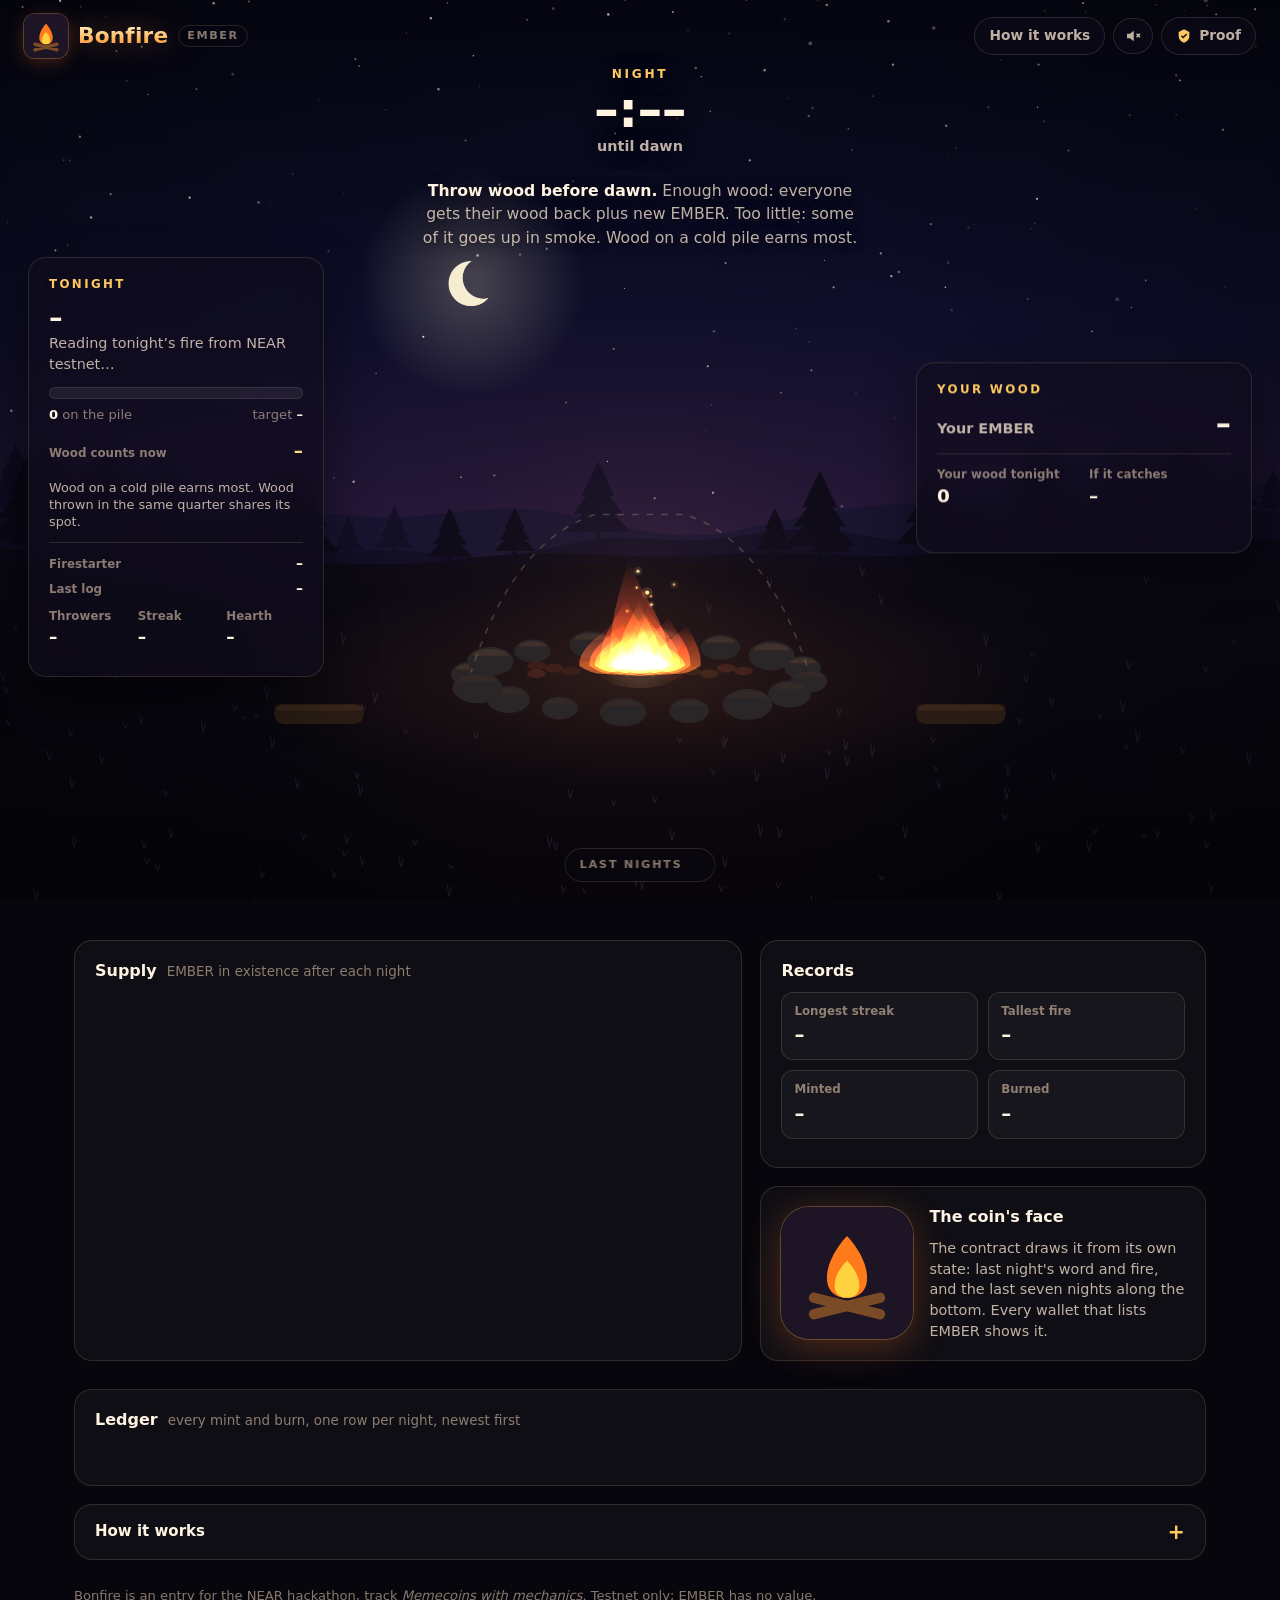
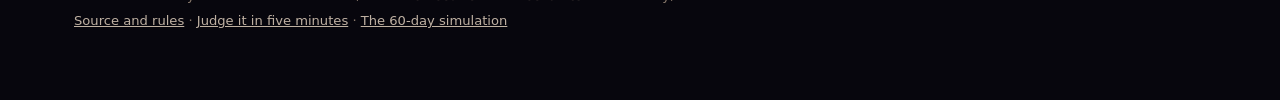
==== web/index.html @ 9be73fd1 "Page: a link preview image, and links to the source, JUDGE.md and the simulation" ====
<!DOCTYPE html>
<html lang="en">
<head>
<meta charset="utf-8">
<meta name="viewport" content="width=device-width, initial-scale=1, viewport-fit=cover">
<meta http-equiv="Content-Security-Policy" content="default-src 'self'; script-src 'self'; style-src 'self'; img-src 'self' data:; connect-src https://test.rpc.fastnear.com https://near-testnet.drpc.org; font-src 'self'; base-uri 'none'; form-action 'none'; object-src 'none'">
<title>Bonfire · EMBER</title>
<meta name="description" content="A memecoin whose holders build a bonfire together every night. Throw EMBER on the pile before dawn: enough wood and everyone gets it back plus new EMBER; too little and some of it goes up in smoke.">
<meta name="theme-color" content="#07060d">
<meta property="og:type" content="website">
<meta property="og:title" content="Bonfire · EMBER">
<meta property="og:description" content="Throw wood before dawn. Enough wood: everyone gets it back plus new EMBER. Too little: some of it goes up in smoke.">
<meta property="og:image" content="https://replaycourt.github.io/bonfire/web/og.jpg">
<meta property="og:image:width" content="1200">
<meta property="og:image:height" content="630">
<meta property="og:url" content="https://replaycourt.github.io/bonfire/web/">
<meta name="twitter:card" content="summary_large_image">
<meta name="twitter:title" content="Bonfire · EMBER">
<meta name="twitter:description" content="Throw wood before dawn. Enough wood: everyone gets it back plus new EMBER. Too little: some of it goes up in smoke.">
<meta name="twitter:image" content="https://replaycourt.github.io/bonfire/web/og.jpg">
<link rel="icon" href="favicon.svg" type="image/svg+xml">
<link rel="stylesheet" href="css/style.css">
</head>
<body>
<div id="mock-badge" class="mock-badge" hidden>Mock data · nothing here is on chain</div>

<header class="top">
  <a class="brand" href="./" aria-label="Bonfire home">
    <img id="coin-mini" class="coin-mini" src="favicon.svg" alt="">
    <span class="word">Bonfire</span><span class="ticker">EMBER</span>
  </a>
  <nav class="top-actions" aria-label="Page">
    <button id="btn-how" class="ghost" type="button">How it works</button>
    <button id="btn-sound" class="icon-btn" type="button" aria-pressed="false" aria-label="Sound is off"><span class="ico ico-sound off" aria-hidden="true"></span></button>
    <button id="btn-proof" class="ghost proof-btn" type="button"><span class="ico ico-proof" aria-hidden="true"></span><span>Proof</span></button>
  </nav>
</header>

<main>
  <section class="hero" id="hero">
    <div class="stage" id="stage">
      <canvas id="scene" role="img" aria-label="A bonfire at night"></canvas>
      <div class="sky-text">
        <div class="clock" id="clock" aria-live="off">
          <span class="night-label" id="night-label">Night</span>
          <b class="countdown" id="countdown">–:––</b>
          <span class="until" id="until">until dawn</span>
          <span class="quarters" id="quarters" role="img" aria-label="Quarters of the night"></span>
        </div>
        <p class="rules"><b>Throw wood before dawn.</b> <span>Enough wood: everyone gets their wood back plus new EMBER.</span> <span>Too little: some of it goes up in smoke.</span> <span>Wood on a cold pile earns most.</span></p>
      </div>
      <div id="banner" class="banner" role="status" hidden>
        <span class="banner-kicker" id="banner-kicker"></span>
        <b class="banner-title" id="banner-title"></b>
        <span class="banner-text" id="banner-text"></span>
        <span class="banner-names" id="banner-names"></span>
      </div>
      <div class="strip-row">
        <span class="strip-label">Last nights <b id="strip-word"></b></span>
        <ol class="strip" id="strip" aria-label="The last nights, oldest first"></ol>
      </div>
    </div>

    <aside class="card tonight" id="tonight" aria-labelledby="tonight-title">
      <h2 class="card-title" id="tonight-title">Tonight</h2>
      <div class="need">
        <b id="need-big">–</b>
        <span id="need-small">Reading tonight’s fire from NEAR testnet…</span>
      </div>
      <div class="meter" id="meter" role="progressbar" aria-valuemin="0" aria-valuemax="100" aria-valuenow="0" aria-label="Pile against tonight's target">
        <div class="meter-fill" id="meter-fill"></div>
        <div class="meter-goal"></div>
      </div>
      <div class="meter-legend"><span><b id="pile-num">0</b> on the pile</span><span>target <b id="target-num">–</b></span></div>
      <div class="windows-head"><span>Wood counts now</span><b id="early">–</b></div>
      <div class="windows" id="windows" aria-label="Wood per quarter of the night"></div>
      <p class="windows-rule">Wood on a cold pile earns most. Wood thrown in the same quarter shares its spot.</p>
      <p class="fine" id="window-closes"></p>
      <dl class="names">
        <div><dt>Firestarter</dt><dd id="firestarter">–</dd></div>
        <div><dt>Last log</dt><dd id="last-log">–</dd></div>
      </dl>
      <dl class="facts">
        <div><dt>Throwers</dt><dd id="throwers">–</dd></div>
        <div><dt>Streak</dt><dd id="streak">–</dd></div>
        <div><dt>Hearth</dt><dd id="hearth">–</dd></div>
      </dl>
      <p class="fine" id="kindling-left"></p>
    </aside>

    <aside class="card you" id="you" aria-labelledby="you-title">
      <h2 class="card-title" id="you-title">Your wood</h2>
      <div class="balance"><span class="label">Your EMBER</span><b id="balance">–</b></div>
      <div class="ready" id="ready" hidden>
        <div><b id="ready-amount"></b> <span id="ready-text"></span></div>
        <button id="btn-collect" class="collect" type="button">Collect</button>
      </div>
      <button id="btn-kindle" class="kindle" type="button" hidden>
        <span class="btn-title">Get kindling</span>
        <span class="btn-sub" id="kindle-sub">free EMBER from the hearth, once</span>
      </button>
      <div class="throw-row" id="throw-row" role="group" aria-label="Throw wood"></div>
      <p class="throw-hint" id="throw-hint"></p>
      <div class="mine" id="mine">
        <div><span>Your wood tonight</span><b id="my-wood">0</b></div>
        <div><span>If it catches</span><b id="my-share">–</b></div>
      </div>
      <p class="note" id="note" hidden></p>
      <p class="status" id="status" aria-live="polite"></p>
    </aside>
  </section>

  <section class="story" id="story" aria-label="The story so far">
    <div class="card chart-card">
      <div class="card-head"><h2>Supply</h2><span class="sub">EMBER in existence after each night</span></div>
      <div class="chart" id="chart"></div>
    </div>
    <div class="side-cards">
      <div class="card records">
        <h2>Records</h2>
        <div class="tiles">
          <div class="tile"><span>Longest streak</span><b id="rec-streak">–</b></div>
          <div class="tile"><span>Tallest fire</span><b id="rec-tallest">–</b></div>
          <div class="tile"><span>Minted</span><b id="rec-minted">–</b></div>
          <div class="tile"><span>Burned</span><b id="rec-burned">–</b></div>
        </div>
        <p class="tally" id="tally"></p>
      </div>
      <div class="card face">
        <img id="coin-face" class="coin-face" src="favicon.svg" alt="The EMBER icon">
        <div>
          <h2>The coin's face</h2>
          <p>The contract draws it from its own state: last night's word and fire, and the last seven nights along the bottom. Every wallet that lists EMBER shows it.</p>
        </div>
      </div>
    </div>
  </section>

  <section class="ledger-section" id="ledger-section" aria-labelledby="ledger-title">
    <div class="card ledger-card">
      <div class="card-head"><h2 id="ledger-title">Ledger</h2><span class="sub">every mint and burn, one row per night, newest first</span></div>
      <p class="ledger-check" id="ledger-check"></p>
      <div class="ledger-host" id="ledger"></div>
      <div class="ledger-foot">
        <button id="btn-older" class="ghost" type="button" hidden>Show older nights</button>
        <span class="muted" id="ledger-count"></span>
      </div>
      <p class="ledger-events" id="ledger-events"></p>
    </div>
  </section>

  <section class="how" id="how-section">
    <details id="how">
      <summary>How it works</summary>
      <div id="how-body"><p class="muted">Reading the rules from the contract…</p></div>
    </details>
  </section>

  <footer class="foot">
    <span>Bonfire is an entry for the NEAR hackathon, track <i>Memecoins with mechanics</i>. Testnet only; EMBER has no value.</span>
    <span><a href="https://github.com/replaycourt/bonfire">Source and rules</a> · <a href="https://github.com/replaycourt/bonfire/blob/main/JUDGE.md">Judge it in five minutes</a> · <a href="https://github.com/replaycourt/bonfire/blob/main/docs/SIMULATION.md">The 60-day simulation</a></span>
  </footer>
</main>

<div id="toast" class="toast" role="status" hidden></div>

<div id="drawer-backdrop" class="drawer-backdrop" hidden></div>
<aside id="drawer" class="drawer" role="dialog" aria-modal="true" aria-labelledby="drawer-title" hidden>
  <div class="drawer-head"><h2 id="drawer-title">Proof</h2><button class="close" id="drawer-close" type="button" aria-label="Close">×</button></div>
  <div class="drawer-body" id="drawer-body"></div>
</aside>

<script type="module" src="js/main.js"></script>
</body>
</html>
---- web/css/style.css ----
:root {
  --night: #07060d;
  --ink-1: #fff3e2;
  --ink-2: rgba(255, 236, 214, 0.74);
  --ink-3: rgba(255, 226, 196, 0.52);
  --amber: #ffc861;
  --flame: #ff8a2a;
  --ember: #e8552a;
  --smoke: #a9a5b8;
  --good: #ffd88a;
  --bad: #ff8f7a;
  --glass: rgba(17, 12, 28, 0.68);
  --glass-strong: rgba(19, 14, 30, 0.9);
  --line: rgba(255, 214, 160, 0.14);
  --radius: 18px;
  --font: ui-rounded, "SF Pro Rounded", "Nunito", "Avenir Next", "Segoe UI", system-ui, sans-serif;
  --mono: ui-monospace, "SF Mono", SFMono-Regular, Menlo, Consolas, monospace;
  color-scheme: dark;
}

* { box-sizing: border-box; }
html { background: var(--night); }
body { margin: 0; min-height: 100%; background: var(--night); color: var(--ink-1); font: 15px/1.45 var(--font); -webkit-font-smoothing: antialiased; -webkit-tap-highlight-color: transparent; }
button { font: inherit; color: inherit; cursor: pointer; }
button:disabled { cursor: default; }
a { color: var(--amber); }
h2 { margin: 0; font-size: 1rem; }
code, pre { font-family: var(--mono); }
[hidden] { display: none !important; }
.sr-only { position: absolute; width: 1px; height: 1px; overflow: hidden; clip: rect(0 0 0 0); white-space: nowrap; }
.muted { color: var(--ink-3); }
.fine { font-size: 0.8rem; color: var(--ink-3); margin: 0; }
.good { color: var(--good); }
.bad { color: var(--bad); }
:focus-visible { outline: 2px solid var(--amber); outline-offset: 2px; border-radius: 8px; }

/* ---- icons (CSS masks; data: URLs are allowed by img-src) ---- */
.ico { display: inline-block; width: 18px; height: 18px; background: currentColor; -webkit-mask: var(--m) center / contain no-repeat; mask: var(--m) center / contain no-repeat; }
.ico-sound { --m: url("data:image/svg+xml;utf8,<svg xmlns='http://www.w3.org/2000/svg' viewBox='0 0 24 24'><path d='M4 9h4l5-4v14l-5-4H4V9zm12.5 3a4.5 4.5 0 0 0-2.2-3.9v7.8a4.5 4.5 0 0 0 2.2-3.9zm3.5 0a8 8 0 0 0-4-6.9v2.3a5.8 5.8 0 0 1 0 9.2v2.3a8 8 0 0 0 4-6.9z'/></svg>"); }
.ico-sound.off { --m: url("data:image/svg+xml;utf8,<svg xmlns='http://www.w3.org/2000/svg' viewBox='0 0 24 24'><path d='M4 9h4l5-4v14l-5-4H4V9zm12 .6 1.4-1.4 1.6 1.6 1.6-1.6L22 9.6 20.4 11.2 22 12.8l-1.4 1.4-1.6-1.6-1.6 1.6-1.4-1.4 1.6-1.6L16 9.6z'/></svg>"); }
.ico-proof { --m: url("data:image/svg+xml;utf8,<svg xmlns='http://www.w3.org/2000/svg' viewBox='0 0 24 24'><path d='M12 2 4 6v6c0 5 3.4 8.6 8 10 4.6-1.4 8-5 8-10V6l-8-4zm-1.2 13.6-3.3-3.3 1.4-1.4 1.9 1.9 4.6-4.6 1.4 1.4-6 6z'/></svg>"); }

/* ---- header ---- */
.top { position: absolute; z-index: 20; top: 0; left: 0; right: 0; display: flex; align-items: center; justify-content: space-between; gap: 12px; padding: 14px 24px; padding-top: max(14px, env(safe-area-inset-top)); pointer-events: none; }
.top > * { pointer-events: auto; }
.brand { display: flex; align-items: center; gap: 10px; text-decoration: none; color: var(--ink-1); }
.coin-mini { width: 44px; height: 44px; border-radius: 11px; box-shadow: 0 0 0 1px rgba(255, 200, 140, 0.25), 0 4px 18px rgba(255, 120, 40, 0.25); }
.word { font-size: 1.35rem; font-weight: 800; letter-spacing: 0.01em; background: linear-gradient(180deg, #fff1c8 10%, #ffb55a 60%, #ff7a2a); -webkit-background-clip: text; background-clip: text; color: transparent; filter: drop-shadow(0 0 12px rgba(255, 140, 50, 0.35)); }
.ticker { font-size: 0.7rem; font-weight: 800; letter-spacing: 0.14em; color: var(--ink-3); border: 1px solid var(--line); border-radius: 999px; padding: 2px 8px; }
.top-actions { display: flex; align-items: center; gap: 8px; }
.ghost, .icon-btn { background: rgba(16, 12, 26, 0.55); border: 1px solid var(--line); border-radius: 999px; padding: 8px 14px; color: var(--ink-2); font-weight: 700; font-size: 0.86rem; backdrop-filter: blur(8px); -webkit-backdrop-filter: blur(8px); transition: color 0.15s, border-color 0.15s, background 0.15s; display: inline-flex; align-items: center; gap: 7px; }
.ghost:hover, .icon-btn:hover { color: var(--ink-1); border-color: rgba(255, 214, 160, 0.34); }
.icon-btn { padding: 8px 10px; }
.proof-btn .ico { width: 16px; height: 16px; color: var(--amber); }
.mock-badge { position: fixed; z-index: 60; left: 50%; top: 0; transform: translateX(-50%); background: #ffe14d; color: #241a00; font-weight: 800; font-size: 0.66rem; letter-spacing: 0.06em; text-transform: uppercase; padding: 3px 12px 4px; border-radius: 0 0 10px 10px; box-shadow: 0 4px 18px rgba(0, 0, 0, 0.45); pointer-events: none; white-space: nowrap; }

/* ---- hero ---- */
.hero { position: relative; height: 100vh; height: 100svh; min-height: 680px; max-height: 1100px; overflow: hidden; }
.stage { position: absolute; inset: 0; }
#scene { position: absolute; inset: 0; width: 100%; height: 100%; display: block; }
.sky-text { position: absolute; top: 66px; left: 50%; transform: translateX(-50%); width: min(720px, 92%); text-align: center; pointer-events: none; }
.clock { display: flex; flex-direction: column; align-items: center; gap: 0; text-shadow: 0 2px 18px rgba(0, 0, 0, 0.7); }
.night-label { font-size: 0.76rem; font-weight: 800; letter-spacing: 0.22em; text-transform: uppercase; color: var(--amber); }
.countdown { font-size: 3.1rem; line-height: 1.05; font-weight: 800; font-variant-numeric: tabular-nums; letter-spacing: -0.01em; color: var(--ink-1); }
.until { font-size: 0.9rem; color: var(--ink-2); font-weight: 600; }
.clock.late .countdown { color: #ffd5a1; animation: pulse 1.2s ease-in-out infinite; }
@keyframes pulse { 50% { opacity: 0.72; } }
body.cold .countdown, body.offline .countdown { font-size: 2.2rem; }
.quarters { display: flex; gap: 4px; margin-top: 8px; width: 132px; }
.quarters .q { flex: 1; height: 5px; border-radius: 3px; background: rgba(255, 230, 200, 0.14); overflow: hidden; position: relative; }
.quarters .q i { position: absolute; inset: 0 auto 0 0; width: var(--p, 0%); background: rgba(255, 200, 120, 0.55); }
.quarters .q.now { background: rgba(255, 170, 80, 0.25); box-shadow: 0 0 10px rgba(255, 140, 40, 0.55); }
.quarters .q.now i { background: linear-gradient(90deg, #ff9a3a, #ffd27a); }
body.cold .quarters, body.offline .quarters { display: none; }
.rules { transition: opacity 0.4s; margin: 14px auto 0; max-width: 640px; font-size: 0.98rem; line-height: 1.5; color: var(--ink-2); text-shadow: 0 1px 12px rgba(0, 0, 0, 0.85); text-wrap: balance; }
.rules b { color: var(--ink-1); }

.banner { position: absolute; z-index: 5; left: 50%; bottom: 84px; transform: translateX(-50%); min-width: 280px; max-width: min(460px, 90%); text-align: center; padding: 14px 22px 16px; border-radius: 20px; background: rgba(20, 12, 20, 0.78); border: 1px solid rgba(255, 200, 120, 0.3); box-shadow: 0 10px 50px rgba(0, 0, 0, 0.5); backdrop-filter: blur(10px); -webkit-backdrop-filter: blur(10px); display: flex; flex-direction: column; gap: 3px; animation: rise 0.6s cubic-bezier(0.2, 0.9, 0.3, 1.2); }
.banner.lit { border-color: rgba(255, 200, 100, 0.55); box-shadow: 0 0 60px rgba(255, 130, 40, 0.35), 0 10px 50px rgba(0, 0, 0, 0.5); }
.banner.smoked, .banner.cold { background: rgba(32, 32, 42, 0.86); border-color: rgba(190, 185, 205, 0.35); }
.banner-kicker { font-size: 0.72rem; font-weight: 800; letter-spacing: 0.2em; text-transform: uppercase; color: var(--ink-3); }
.banner-title { font-size: 1.6rem; line-height: 1.15; }
.banner.lit .banner-title { color: #ffe1a0; }
.banner.smoked .banner-title, .banner.cold .banner-title { color: #dcd8e6; }
.banner-text { color: var(--ink-2); font-size: 0.95rem; }
.banner-names { color: var(--ink-3); font-size: 0.8rem; margin-top: 2px; }
.banner-names:empty { display: none; }
@keyframes rise { from { opacity: 0; transform: translate(-50%, 12px) scale(0.96); } }

.strip-row { position: absolute; left: 50%; bottom: 18px; transform: translateX(-50%); display: flex; align-items: center; gap: 12px; padding: 8px 14px; border-radius: 999px; background: rgba(10, 8, 18, 0.55); border: 1px solid var(--line); backdrop-filter: blur(8px); -webkit-backdrop-filter: blur(8px); }
.strip-label { font-size: 0.7rem; font-weight: 800; letter-spacing: 0.16em; text-transform: uppercase; color: var(--ink-3); white-space: nowrap; }
.strip { list-style: none; margin: 0; padding: 0; display: flex; gap: 4px; align-items: flex-end; }
.strip .night { width: 20px; display: flex; flex-direction: column; align-items: center; gap: 1px; }
.strip svg { width: 18px; height: 18px; display: block; }
.strip .lit svg { fill: #ff9a3a; filter: drop-shadow(0 0 4px rgba(255, 130, 40, 0.6)); }
.strip .smoked svg { fill: #8d899c; }
.strip .cold svg path { fill: none; stroke: #6c7a90; stroke-width: 2.4; }
.strip .cap { font-size: 0.58rem; font-weight: 800; line-height: 1; color: var(--ink-3); font-variant-numeric: tabular-nums; }
.strip .lit .cap { color: #ffc861; }
.strip .night:last-child svg { transform: scale(1.18); }
.strip-label b { color: var(--ink-1); letter-spacing: 0.08em; margin-left: 6px; }
.strip-empty { font-size: 0.82rem; color: var(--ink-3); }

/* ---- cards ---- */
.card { background: var(--glass); border: 1px solid var(--line); border-radius: var(--radius); padding: 18px 20px; box-shadow: 0 18px 50px rgba(0, 0, 0, 0.45); backdrop-filter: blur(14px) saturate(1.1); -webkit-backdrop-filter: blur(14px) saturate(1.1); }
.card-title { font-size: 0.74rem; font-weight: 800; letter-spacing: 0.2em; text-transform: uppercase; color: var(--amber); margin-bottom: 10px; }
.hero .card { position: absolute; z-index: 4; top: 50%; transform: translateY(-46%); }
.tonight { left: 28px; width: 296px; }
.you { right: 28px; width: 336px; }

.need { display: flex; flex-direction: column; margin-bottom: 12px; }
.need b { font-size: 1.7rem; line-height: 1.1; font-variant-numeric: tabular-nums; }
.need span { color: var(--ink-2); font-size: 0.9rem; }
.meter { position: relative; height: 12px; border-radius: 999px; background: rgba(255, 255, 255, 0.07); overflow: hidden; box-shadow: inset 0 0 0 1px rgba(255, 214, 160, 0.1); }
.meter-fill { position: absolute; inset: 0 auto 0 0; width: var(--p, 0%); border-radius: 999px; background: linear-gradient(90deg, #c2451c, #ff8a2a 60%, #ffc861); box-shadow: 0 0 16px rgba(255, 140, 40, 0.6); transition: width 0.8s cubic-bezier(0.2, 0.8, 0.2, 1); }
.meter.reached .meter-fill { background: linear-gradient(90deg, #ff8a2a, #ffd27a); }
.meter-legend { display: flex; justify-content: space-between; margin-top: 6px; font-size: 0.82rem; color: var(--ink-3); }
.meter-legend b { color: var(--ink-1); font-variant-numeric: tabular-nums; }
.facts { display: grid; grid-template-columns: repeat(3, 1fr); gap: 8px 12px; margin: 10px 0 8px; }
.names { margin: 12px 0 0; padding-top: 10px; border-top: 1px solid var(--line); display: grid; gap: 4px; }
.names div { display: flex; justify-content: space-between; align-items: baseline; gap: 10px; }
.names dt { font-size: 0.74rem; color: var(--ink-3); font-weight: 700; }
.names dd { margin: 0; font-weight: 800; font-size: 0.88rem; text-align: right; overflow: hidden; text-overflow: ellipsis; white-space: nowrap; }
.names dd.muted { color: var(--ink-3); font-weight: 600; }
.facts dd.muted { color: var(--ink-3); font-weight: 600; font-size: 0.9rem; }
.facts div { display: flex; flex-direction: column; }
.facts dt { font-size: 0.74rem; color: var(--ink-3); font-weight: 700; }
.facts dd { margin: 0; font-size: 1.05rem; font-weight: 800; font-variant-numeric: tabular-nums; }
#early { color: var(--good); }
.windows-head { display: flex; justify-content: space-between; align-items: baseline; margin: 14px 0 6px; }
.windows-head span { font-size: 0.74rem; color: var(--ink-3); font-weight: 700; }
.windows-head b { font-size: 1.15rem; color: var(--good); font-variant-numeric: tabular-nums; }
.windows { display: grid; grid-template-columns: repeat(4, 1fr); gap: 6px; }
.w { display: flex; flex-direction: column; align-items: center; gap: 2px; }
.w-bar { position: relative; width: 100%; height: 28px; border-radius: 7px; background: rgba(255, 255, 255, 0.05); border: 1px solid rgba(255, 214, 160, 0.1); overflow: hidden; }
.w-bar i { position: absolute; left: 0; right: 0; bottom: 0; height: var(--h, 0%); background: linear-gradient(180deg, rgba(255, 170, 80, 0.75), rgba(200, 80, 30, 0.75)); transition: height 0.6s; }
.w.next .w-bar { border-style: dashed; }
.w.now .w-bar { border-color: rgba(255, 200, 120, 0.7); box-shadow: 0 0 12px rgba(255, 140, 40, 0.35); }
.w-mine { position: absolute; top: 3px; right: 3px; width: 7px; height: 7px; border-radius: 50%; background: #ffd27a; box-shadow: 0 0 6px #ffd27a; }
.w-label { font-size: 0.74rem; font-weight: 800; font-variant-numeric: tabular-nums; color: var(--ink-2); }
.w.next .w-label { color: var(--ink-3); font-size: 0.66rem; letter-spacing: 0.08em; }
.w.now .w-label { color: var(--amber); font-size: 0.66rem; letter-spacing: 0.1em; text-transform: uppercase; }
.windows-rule { margin: 8px 0 2px; font-size: 0.8rem; line-height: 1.35; color: var(--ink-2); }
.ready { display: flex; align-items: center; gap: 10px; justify-content: space-between; margin: -4px 0 12px; padding: 10px 12px; border-radius: 14px; background: rgba(255, 210, 120, 0.08); border: 1px solid rgba(255, 210, 120, 0.35); font-size: 0.82rem; color: var(--ink-2); }
.ready b { color: var(--good); font-size: 1rem; font-variant-numeric: tabular-nums; }
.collect { flex: none; border: none; border-radius: 999px; padding: 8px 14px; font-weight: 800; color: #2a1404; background: linear-gradient(180deg, #ffd27a, #ff9a3a); box-shadow: 0 4px 16px rgba(255, 140, 40, 0.35); }
.collect:disabled { filter: saturate(0.4) brightness(0.8); }

.balance { display: flex; align-items: baseline; justify-content: space-between; margin-bottom: 14px; }
.balance .label { color: var(--ink-2); font-size: 0.9rem; font-weight: 600; }
.balance b { font-size: 1.9rem; line-height: 1; font-variant-numeric: tabular-nums; }
.kindle { width: 100%; display: flex; flex-direction: column; align-items: center; gap: 2px; border: none; border-radius: 16px; padding: 14px 16px; margin-bottom: 12px; color: #2a1404; background: linear-gradient(180deg, #ffd27a, #ff9a3a 55%, #f0742a); box-shadow: 0 8px 30px rgba(255, 120, 40, 0.38), inset 0 1px 0 rgba(255, 255, 255, 0.5); transition: transform 0.12s, box-shadow 0.2s; }
.kindle:hover:not(:disabled) { transform: translateY(-1px); box-shadow: 0 12px 38px rgba(255, 120, 40, 0.5), inset 0 1px 0 rgba(255, 255, 255, 0.5); }
.kindle:active:not(:disabled) { transform: translateY(1px); }
.kindle:disabled { filter: saturate(0.4) brightness(0.8); }
.btn-title { font-weight: 800; font-size: 1.1rem; }
.btn-sub { font-size: 0.8rem; font-weight: 700; opacity: 0.8; }
.throw-row { display: grid; grid-template-columns: repeat(auto-fit, minmax(64px, 1fr)); gap: 8px; }
.chip { display: flex; flex-direction: column; align-items: center; gap: 0; padding: 10px 6px 9px; border-radius: 14px; border: 1px solid rgba(255, 190, 120, 0.3); background: linear-gradient(180deg, rgba(255, 160, 80, 0.2), rgba(255, 120, 40, 0.08)); color: var(--ink-1); transition: transform 0.12s, background 0.15s, border-color 0.15s; position: relative; }
.chip b { font-size: 1.08rem; font-variant-numeric: tabular-nums; }
.chip span { font-size: 0.68rem; color: var(--ink-3); font-weight: 700; letter-spacing: 0.04em; }
.chip:hover:not(:disabled) { background: linear-gradient(180deg, rgba(255, 170, 90, 0.34), rgba(255, 120, 40, 0.14)); border-color: rgba(255, 200, 130, 0.6); transform: translateY(-1px); }
.chip:active:not(:disabled) { transform: translateY(1px) scale(0.98); }
.chip.all { background: linear-gradient(180deg, #ffc56a, #ff8a2a); border-color: transparent; color: #2a1404; }
.chip.all span { color: rgba(42, 20, 4, 0.7); }
.chip.selected:not(.all) { border-color: rgba(255, 214, 150, 0.85); box-shadow: inset 0 0 0 1px rgba(255, 214, 150, 0.45); }
.chip.all.selected { box-shadow: 0 0 0 2px rgba(255, 226, 170, 0.85); }
.chip:disabled { opacity: 0.4; }
.throw-hint { min-height: 2.6em; margin: 10px 0 12px; font-size: 0.84rem; color: var(--ink-2); }
.throw-hint:empty { display: none; }
.kindle + .throw-row[hidden] + .throw-hint:empty + .mine { margin-top: 4px; }
.mine { display: grid; grid-template-columns: 1fr 1fr; gap: 10px; padding-top: 12px; border-top: 1px solid var(--line); }
.mine div { display: flex; flex-direction: column; }
.mine span { font-size: 0.74rem; color: var(--ink-3); font-weight: 700; }
.mine b { font-size: 1.15rem; font-variant-numeric: tabular-nums; }
.note { margin: 12px 0 0; font-size: 0.86rem; color: var(--ink-2); background: rgba(255, 255, 255, 0.04); border: 1px solid var(--line); border-radius: 12px; padding: 10px 12px; }
.status { margin: 8px 0 0; min-height: 1.2em; font-size: 0.82rem; color: var(--ink-3); }
.status.busy::before { content: ""; display: inline-block; width: 9px; height: 9px; margin-right: 7px; border-radius: 50%; background: var(--flame); box-shadow: 0 0 10px var(--flame); animation: pulse 0.9s ease-in-out infinite; vertical-align: 1px; }
body.cold .tonight, body.offline .tonight { display: none; }
body.cold .you .balance, body.cold .mine, body.offline .you .balance, body.offline .mine { display: none; }
body.cold .strip-row, body.offline .strip-row { display: none; }
body.cold .ledger-section, body.offline .ledger-section { display: none; }

/* ---- story ---- */
.story { display: grid; grid-template-columns: minmax(0, 1.5fr) minmax(0, 1fr); gap: 18px; max-width: 1180px; margin: 0 auto; padding: 40px 24px 10px; }
.story .card { box-shadow: none; background: rgba(255, 240, 220, 0.035); backdrop-filter: none; -webkit-backdrop-filter: none; }
.card-head { display: flex; align-items: baseline; gap: 10px; margin-bottom: 10px; flex-wrap: wrap; }
.card-head .sub { color: var(--ink-3); font-size: 0.84rem; }
.chart-card { display: flex; flex-direction: column; }
.chart { position: relative; min-height: 190px; flex: 1; }
.chart-svg { display: block; width: 100%; height: auto; overflow: visible; }
.chart-svg:focus { outline: none; }
.chart-svg:focus-visible { outline: 2px solid var(--amber); }
.chart .grid { stroke: rgba(255, 230, 200, 0.08); stroke-width: 1; }
.chart .axis { fill: rgba(255, 226, 196, 0.5); font: 600 11px var(--font); }
.chart .area { fill: rgba(255, 168, 70, 0.1); }
.chart .line { fill: none; stroke: #ffa846; stroke-width: 2; stroke-linejoin: round; stroke-linecap: round; }
.chart .end-dot { fill: #ffa846; stroke: var(--night); stroke-width: 2; }
.chart .cross { stroke: rgba(255, 230, 200, 0.35); stroke-width: 1; }
.chart .hover-dot { fill: #ffa846; stroke: var(--night); stroke-width: 2; }
.chart-tip { position: absolute; top: 4px; left: var(--x, 0); transform: translateX(10px); pointer-events: none; background: var(--glass-strong); border: 1px solid var(--line); border-radius: 10px; padding: 6px 10px; display: flex; flex-direction: column; font-size: 0.78rem; color: var(--ink-3); white-space: nowrap; }
.chart-tip.flip { transform: translateX(calc(-100% - 10px)); }
.chart-tip b { color: var(--ink-1); font-size: 0.92rem; font-variant-numeric: tabular-nums; }
.chart-empty { color: var(--ink-3); margin: 60px 0; text-align: center; }
.side-cards { display: flex; flex-direction: column; gap: 18px; }
.records h2, .face h2 { margin-bottom: 10px; }
.tiles { display: grid; grid-template-columns: 1fr 1fr; gap: 10px; }
.tile { background: rgba(255, 255, 255, 0.035); border: 1px solid var(--line); border-radius: 12px; padding: 10px 12px; display: flex; flex-direction: column; }
.tile span { font-size: 0.74rem; color: var(--ink-3); font-weight: 700; }
.tile b { font-size: 1.25rem; font-variant-numeric: tabular-nums; }
.tally { margin: 10px 0 0; font-size: 0.8rem; color: var(--ink-3); }
.face { display: flex; gap: 16px; align-items: center; }
.face p { margin: 0; color: var(--ink-2); font-size: 0.9rem; }
.coin-face { width: 132px; height: 132px; flex: none; border-radius: 28px; box-shadow: 0 0 0 1px rgba(255, 200, 140, 0.25), 0 8px 36px rgba(255, 120, 40, 0.28); }

.ledger-section { max-width: 1180px; margin: 0 auto; padding: 18px 24px 10px; }
.ledger-section .card { box-shadow: none; background: rgba(255, 240, 220, 0.035); backdrop-filter: none; -webkit-backdrop-filter: none; }
.ledger-check { margin: 0 0 12px; font-size: 0.86rem; color: var(--ink-2); font-variant-numeric: tabular-nums; }
.ledger-check b { color: var(--ink-1); }
.ledger-host { overflow-x: auto; }
.ledger { width: 100%; border-collapse: collapse; font-size: 0.86rem; font-variant-numeric: tabular-nums; }
.ledger th { text-align: left; font-size: 0.7rem; font-weight: 800; letter-spacing: 0.12em; text-transform: uppercase; color: var(--ink-3); padding: 6px 10px; border-bottom: 1px solid var(--line); white-space: nowrap; }
.ledger td { padding: 9px 10px; border-bottom: 1px solid rgba(255, 214, 160, 0.06); vertical-align: top; white-space: nowrap; }
.ledger .num { text-align: right; }
.ledger tbody tr:hover { background: rgba(255, 240, 220, 0.03); }
.ledger td small { display: block; font-size: 0.72rem; color: var(--ink-3); margin-top: 1px; }
.ledger .mint { color: var(--good); }
.ledger .burn { color: #d7c9c4; }
.ledger .link a { text-decoration: none; color: var(--ink-3); padding: 2px 6px; border-radius: 6px; }
.ledger .link a:hover { color: var(--amber); background: rgba(255, 200, 120, 0.08); }
.tag { display: inline-block; font-size: 0.7rem; font-weight: 800; letter-spacing: 0.08em; padding: 2px 8px; border-radius: 999px; border: 1px solid transparent; }
.tag.lit { color: #ffd27a; background: rgba(255, 150, 50, 0.12); border-color: rgba(255, 180, 90, 0.35); }
.tag.smoked { color: #d8d4e2; background: rgba(170, 165, 190, 0.12); border-color: rgba(190, 185, 205, 0.3); }
.tag.cold { color: #a9c3e0; background: rgba(110, 140, 180, 0.12); border-color: rgba(140, 170, 210, 0.3); }
.ledger-foot { display: flex; align-items: center; gap: 12px; margin-top: 12px; font-size: 0.82rem; }
.ledger-events { margin: 12px 0 0; font-size: 0.8rem; color: var(--ink-3); }
.ledger-events code { font-family: var(--mono); font-size: 0.76rem; color: var(--ink-2); }
.ledger-empty { color: var(--ink-3); margin: 16px 0; }
.how { max-width: 1180px; margin: 0 auto; padding: 8px 24px 0; }
.how details { background: rgba(255, 240, 220, 0.035); border: 1px solid var(--line); border-radius: var(--radius); }
.how summary { cursor: pointer; padding: 16px 20px; font-weight: 800; list-style: none; display: flex; align-items: center; gap: 10px; }
.how summary::-webkit-details-marker { display: none; }
.how summary::after { content: "+"; margin-left: auto; color: var(--amber); font-size: 1.3rem; line-height: 1; }
.how details[open] summary::after { content: "–"; }
#how-body { padding: 0 20px 18px; color: var(--ink-2); }
.how-list { margin: 0 0 12px; padding-left: 1.2em; display: grid; gap: 8px; }
.how-list b { color: var(--ink-1); }
.foot { max-width: 1180px; margin: 0 auto; padding: 26px 24px 70px; color: var(--ink-3); font-size: 0.82rem; }
.foot span { display: block; }
.foot span + span { margin-top: 6px; }
.foot a { color: var(--ink-2); }

/* ---- drawer, toast ---- */
.drawer-backdrop { position: fixed; inset: 0; z-index: 40; background: rgba(4, 3, 8, 0.55); }
.drawer { position: fixed; z-index: 41; top: 0; right: 0; bottom: 0; width: min(440px, 100%); background: #120d1c; border-left: 1px solid var(--line); box-shadow: -20px 0 60px rgba(0, 0, 0, 0.5); display: flex; flex-direction: column; animation: slide 0.25s ease-out; }
@keyframes slide { from { transform: translateX(30px); opacity: 0; } }
.drawer-head { display: flex; align-items: center; justify-content: space-between; padding: 18px 20px 6px; }
.drawer-head h2 { font-size: 1.15rem; }
.close { background: none; border: 1px solid var(--line); border-radius: 999px; width: 34px; height: 34px; font-size: 1.3rem; line-height: 1; color: var(--ink-2); }
.drawer-body { padding: 4px 20px 30px; overflow-y: auto; color: var(--ink-2); font-size: 0.9rem; }
.drawer-body h3 { font-size: 0.74rem; letter-spacing: 0.18em; text-transform: uppercase; color: var(--amber); margin: 22px 0 8px; }
.proof-list, .tx-list { list-style: none; margin: 0; padding: 0; display: grid; gap: 8px; }
.proof-list li { display: grid; grid-template-columns: 96px 1fr; gap: 10px; align-items: baseline; }
.proof-list li > span:first-child { color: var(--ink-3); font-weight: 700; font-size: 0.8rem; }
.proof-list li > :last-child { min-width: 0; overflow-wrap: anywhere; }
.proof-list a { word-break: break-all; }
.drawer-body code { font-size: 0.8rem; word-break: break-all; color: var(--ink-1); }
.tx-list li { display: flex; gap: 10px; align-items: baseline; padding: 6px 0; border-bottom: 1px solid rgba(255, 214, 160, 0.07); }
.tx-list .kind { width: 56px; color: var(--ink-3); font-weight: 700; font-size: 0.8rem; }
.tx-list .gas { margin-left: auto; color: var(--ink-3); font-size: 0.78rem; }
.rpc { white-space: pre-wrap; word-break: break-all; font-size: 0.74rem; background: rgba(255, 255, 255, 0.04); border: 1px solid var(--line); border-radius: 10px; padding: 10px; color: var(--ink-1); }
.mock-note { background: #ffe14d; color: #241a00; font-weight: 800; padding: 8px 12px; border-radius: 10px; }
.toast { position: fixed; z-index: 50; left: 50%; bottom: 58px; transform: translateX(-50%); max-width: min(520px, 92%); padding: 12px 18px; border-radius: 14px; background: var(--glass-strong); border: 1px solid var(--line); box-shadow: 0 10px 40px rgba(0, 0, 0, 0.5); font-size: 0.92rem; animation: rise-t 0.25s ease-out; }
.toast.ok { border-color: rgba(255, 210, 120, 0.5); }
.toast.warn { border-color: rgba(255, 150, 120, 0.5); }
@keyframes rise-t { from { opacity: 0; transform: translate(-50%, 8px); } }

/* ---- medium screens: cards narrower ---- */
@media (max-width: 1180px) {
  .tonight { width: 260px; left: 18px; }
  .you { width: 300px; right: 18px; }
}

/* ---- phones and small tablets: the scene on top, the cards below it ---- */
@media (max-width: 900px) {
  .top { padding: 10px 14px; padding-top: max(10px, env(safe-area-inset-top)); }
  .word { font-size: 1.15rem; }
  .coin-mini { width: 38px; height: 38px; border-radius: 10px; }
  .ticker { display: none; }
  #btn-how { display: none; }
  .ghost, .icon-btn { padding: 7px 11px; }
  .hero { height: auto; min-height: 0; max-height: none; overflow: visible; display: flex; flex-direction: column; }
  .stage { position: relative; inset: auto; height: 540px; overflow: hidden; }
  .sky-text { top: 54px; width: 94%; }
  .countdown { font-size: 2.5rem; }
  .rules { font-size: 0.86rem; margin-top: 8px; max-width: 360px; }
  .rules span { display: block; }
  .rules b { display: block; }
  .banner { min-width: 0; width: 88%; padding: 10px 14px; }
  .banner-title { font-size: 1.3rem; }
  .banner-text { font-size: 0.86rem; }
  .strip-row { bottom: 10px; gap: 8px; padding: 6px 10px; }
  .strip-label { display: none; }
  .strip li:nth-last-child(n + 15) { display: none; }
  .strip .night { width: 16px; }
  .strip svg { width: 15px; height: 15px; }
  .hero .card { position: relative; top: auto; left: auto; right: auto; transform: none; width: auto; margin: 0 12px; }
  .you { order: 1; margin-top: 2px !important; z-index: 6; }
  .banner { top: 132px; bottom: auto; }
  body.banner-on .rules { opacity: 0; }
  .tonight { order: 2; margin-top: 12px !important; }
  .story { grid-template-columns: 1fr; padding: 22px 12px 4px; gap: 12px; }
  .side-cards { gap: 12px; }
  .how { padding: 8px 12px 0; }
  .ledger-section { padding: 12px 12px 4px; }
  .ledger, .ledger tbody { display: block; }
  .ledger thead { display: none; }
  .ledger tr { display: grid; grid-template-columns: auto auto 1fr auto; gap: 4px 12px; align-items: baseline; padding: 10px 2px; border-bottom: 1px solid rgba(255, 214, 160, 0.08); }
  .ledger td { display: block; padding: 0; border: 0; white-space: nowrap; font-size: 0.84rem; }
  .ledger td::before { content: attr(data-label); margin-right: 5px; font-size: 0.62rem; font-weight: 800; letter-spacing: 0.08em; text-transform: uppercase; color: var(--ink-3); }
  .ledger td small { display: block; margin: 1px 0 0; white-space: normal; }
  .ledger td[data-label="Night"] { grid-column: 1; grid-row: 1; font-weight: 800; font-size: 0.95rem; }
  .ledger td[data-label="Night"]::before { content: "Night"; font-size: 0.95rem; letter-spacing: 0; text-transform: none; color: var(--ink-1); }
  .ledger td[data-label="Outcome"] { grid-column: 2; grid-row: 1; }
  .ledger td[data-label="Outcome"]::before, .ledger td.link::before { content: none; }
  .ledger td.link { grid-column: 4; grid-row: 1; justify-self: end; }
  .ledger td[data-label="Target"] { grid-column: 1; grid-row: 2; }
  .ledger td[data-label="Pile"] { grid-column: 2; grid-row: 2; }
  .ledger td[data-label="Supply after"] { grid-column: 3 / 5; grid-row: 2; justify-self: end; }
  .ledger td[data-label="Supply after"]::before { content: "Supply"; }
  .ledger td[data-label="Minted"] { grid-column: 1 / 3; grid-row: 3; }
  .ledger td[data-label="Burned"] { grid-column: 3 / 5; grid-row: 3; justify-self: end; text-align: right; }
  .ledger td.num { text-align: left; }
  .foot { padding: 20px 14px 70px; }
  .need b { font-size: 1.45rem; }
  .card { padding: 16px; }
}

@media (max-width: 900px) {
  .mock-badge { top: auto; bottom: 0; border-radius: 10px 10px 0 0; }
}

@media (max-width: 380px) {
  .countdown { font-size: 2.2rem; }
  .rules { font-size: 0.8rem; }
}

@media (prefers-reduced-motion: reduce) {
  *, *::before, *::after { animation: none !important; transition: none !important; scroll-behavior: auto !important; }
}
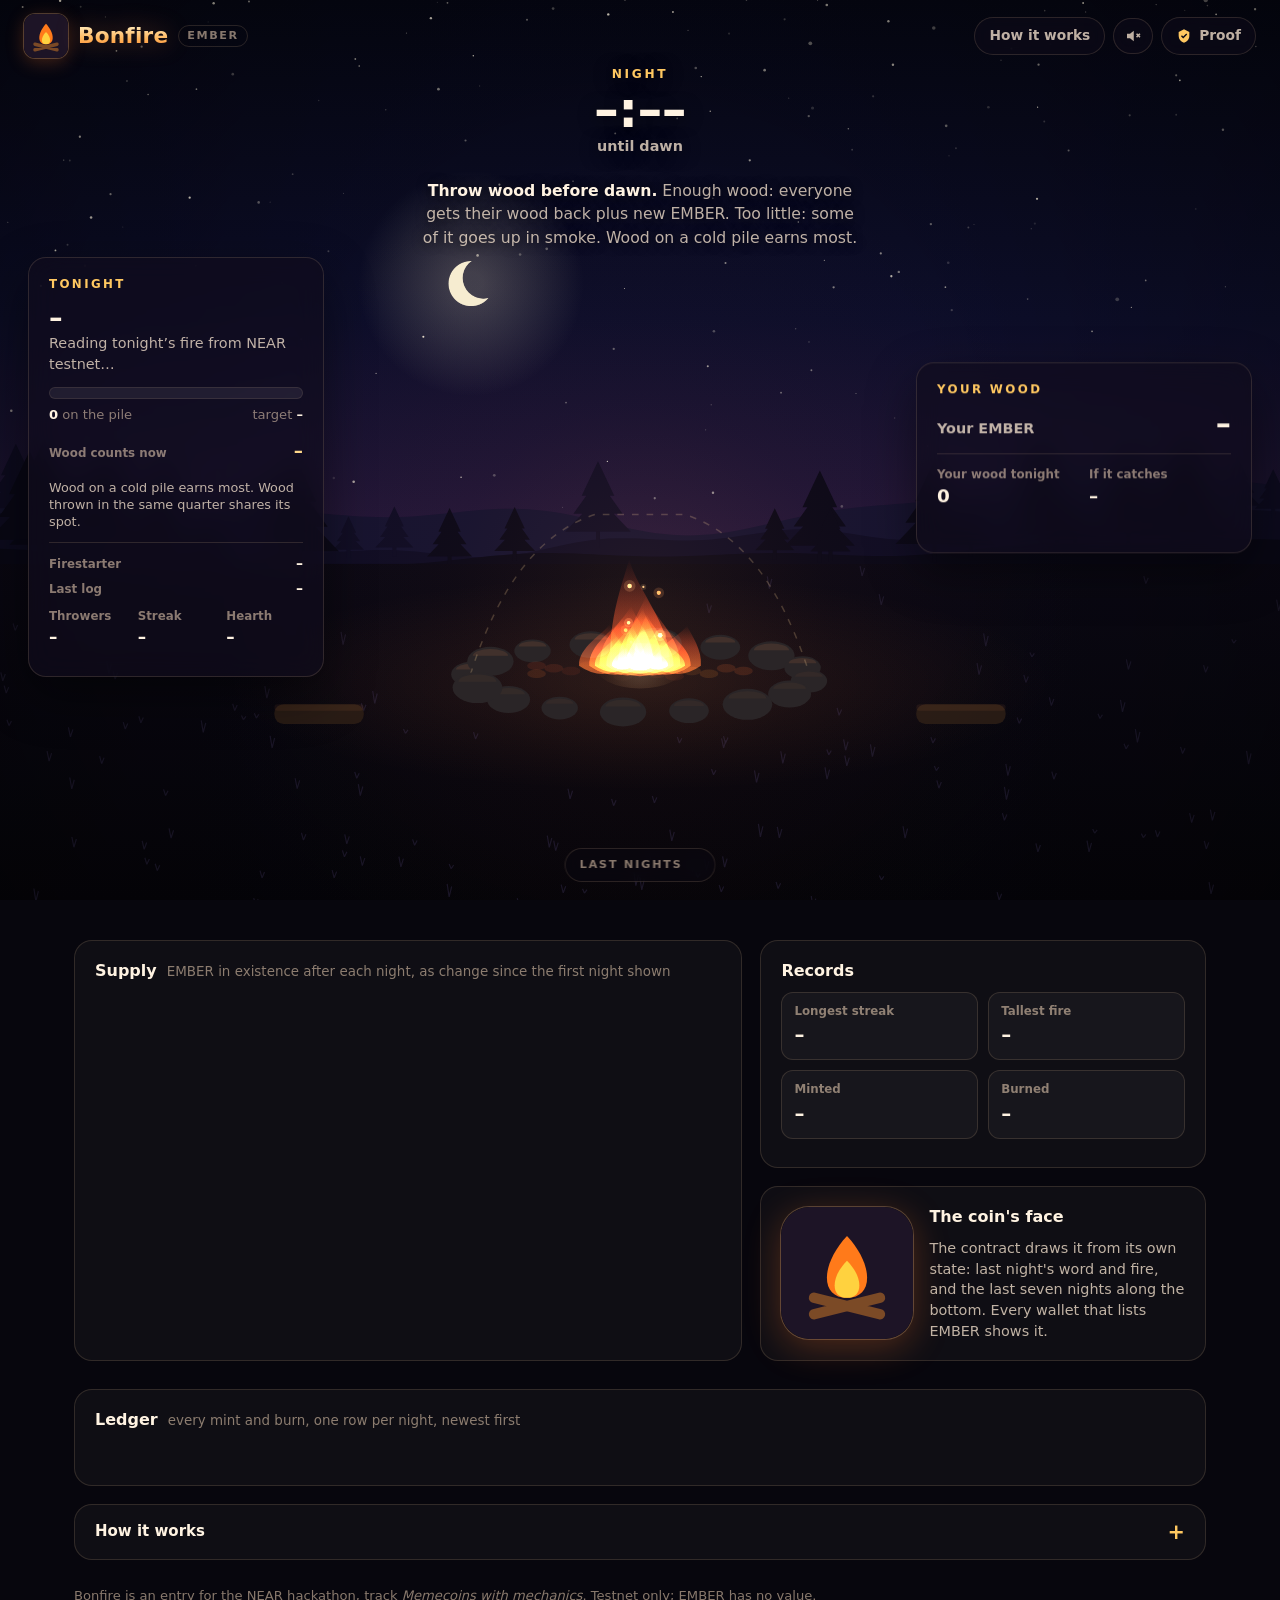
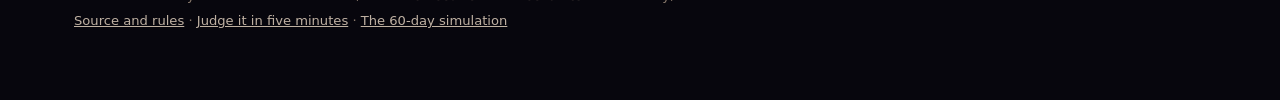
==== commit d24064fd: "Supply chart: label the zoomed axis as the change since the first night" ====
--- a/web/index.html
+++ b/web/index.html
@@ -112,7 +112,7 @@
 
   <section class="story" id="story" aria-label="The story so far">
     <div class="card chart-card">
-      <div class="card-head"><h2>Supply</h2><span class="sub">EMBER in existence after each night</span></div>
+      <div class="card-head"><h2>Supply</h2><span class="sub">EMBER in existence after each night, as change since the first night shown</span></div>
       <div class="chart" id="chart"></div>
     </div>
     <div class="side-cards">
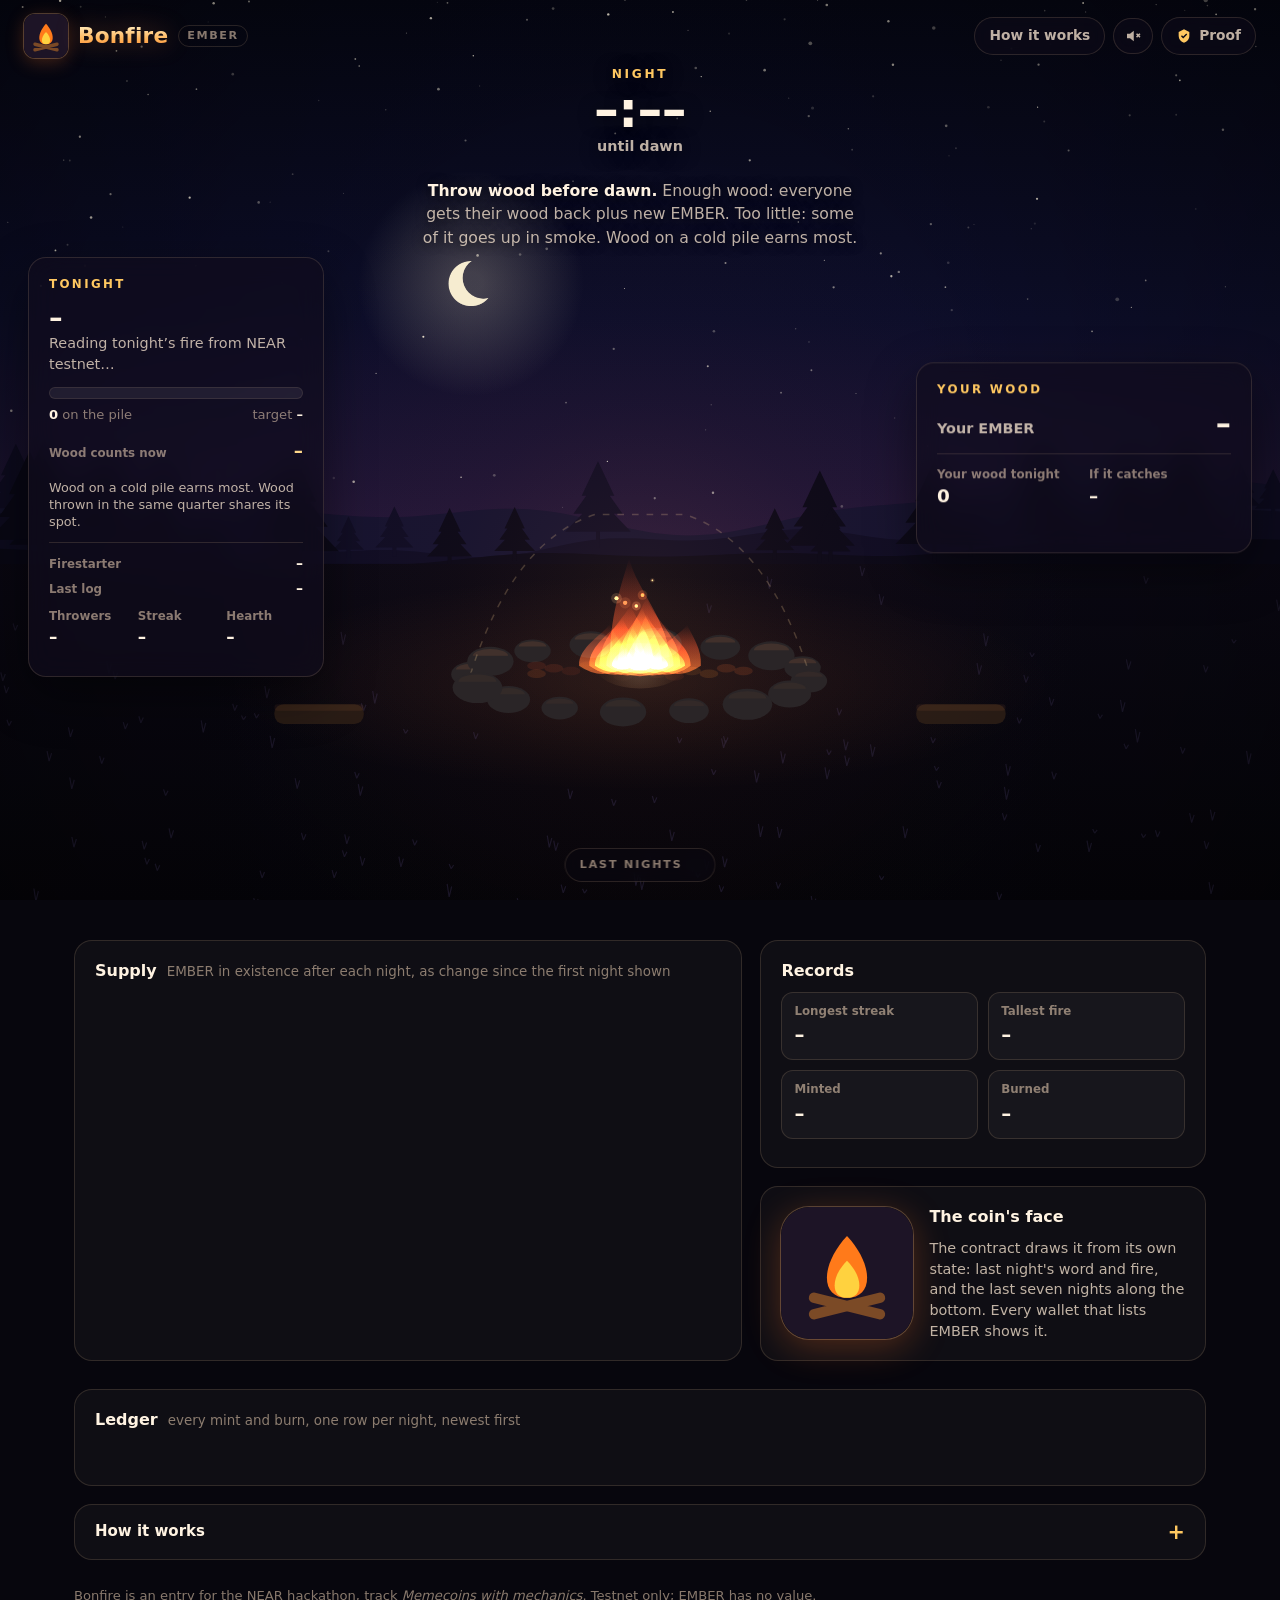
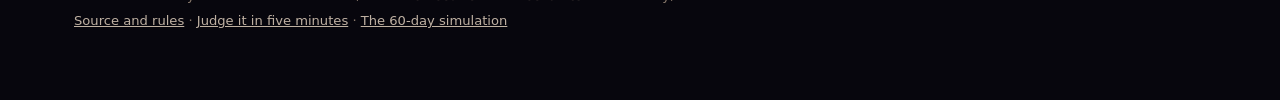
==== commit 6338d389: "Dawn banner: save a card of your night, with the coin's face the contract drew" ====
--- a/web/index.html
+++ b/web/index.html
@@ -54,6 +54,7 @@
         <b class="banner-title" id="banner-title"></b>
         <span class="banner-text" id="banner-text"></span>
         <span class="banner-names" id="banner-names"></span>
+        <button class="banner-card" id="banner-card" type="button" hidden>Save your card</button>
       </div>
       <div class="strip-row">
         <span class="strip-label">Last nights <b id="strip-word"></b></span>
--- a/web/css/style.css
+++ b/web/css/style.css
@@ -78,6 +78,8 @@
 .banner { position: absolute; z-index: 5; left: 50%; bottom: 84px; transform: translateX(-50%); min-width: 280px; max-width: min(460px, 90%); text-align: center; padding: 14px 22px 16px; border-radius: 20px; background: rgba(20, 12, 20, 0.78); border: 1px solid rgba(255, 200, 120, 0.3); box-shadow: 0 10px 50px rgba(0, 0, 0, 0.5); backdrop-filter: blur(10px); -webkit-backdrop-filter: blur(10px); display: flex; flex-direction: column; gap: 3px; animation: rise 0.6s cubic-bezier(0.2, 0.9, 0.3, 1.2); }
 .banner.lit { border-color: rgba(255, 200, 100, 0.55); box-shadow: 0 0 60px rgba(255, 130, 40, 0.35), 0 10px 50px rgba(0, 0, 0, 0.5); }
 .banner.smoked, .banner.cold { background: rgba(32, 32, 42, 0.86); border-color: rgba(190, 185, 205, 0.35); }
+.banner-card { align-self: center; margin-top: 8px; font: inherit; font-size: 0.85rem; font-weight: 800; color: #2a1408; background: var(--amber); border: 0; border-radius: 999px; padding: 7px 16px; cursor: pointer; }
+.banner-card[hidden] { display: none; }
 .banner-kicker { font-size: 0.72rem; font-weight: 800; letter-spacing: 0.2em; text-transform: uppercase; color: var(--ink-3); }
 .banner-title { font-size: 1.6rem; line-height: 1.15; }
 .banner.lit .banner-title { color: #ffe1a0; }
@@ -260,6 +262,10 @@
 .drawer-body { padding: 4px 20px 30px; overflow-y: auto; color: var(--ink-2); font-size: 0.9rem; }
 .drawer-body h3 { font-size: 0.74rem; letter-spacing: 0.18em; text-transform: uppercase; color: var(--amber); margin: 22px 0 8px; }
 .proof-list, .tx-list { list-style: none; margin: 0; padding: 0; display: grid; gap: 8px; }
+.cheats { display: flex; flex-wrap: wrap; gap: 8px; margin: 10px 0; }
+.cheat { font: inherit; font-size: 0.85rem; font-weight: 700; color: var(--ink-1); background: rgba(255, 138, 42, 0.12); border: 1px solid rgba(255, 138, 42, 0.45); border-radius: 12px; padding: 8px 12px; cursor: pointer; }
+.cheat:hover:not([disabled]) { background: rgba(255, 138, 42, 0.22); }
+.cheat[disabled] { opacity: 0.45; cursor: default; }
 .proof-list li { display: grid; grid-template-columns: 96px 1fr; gap: 10px; align-items: baseline; }
 .proof-list li > span:first-child { color: var(--ink-3); font-weight: 700; font-size: 0.8rem; }
 .proof-list li > :last-child { min-width: 0; overflow-wrap: anywhere; }
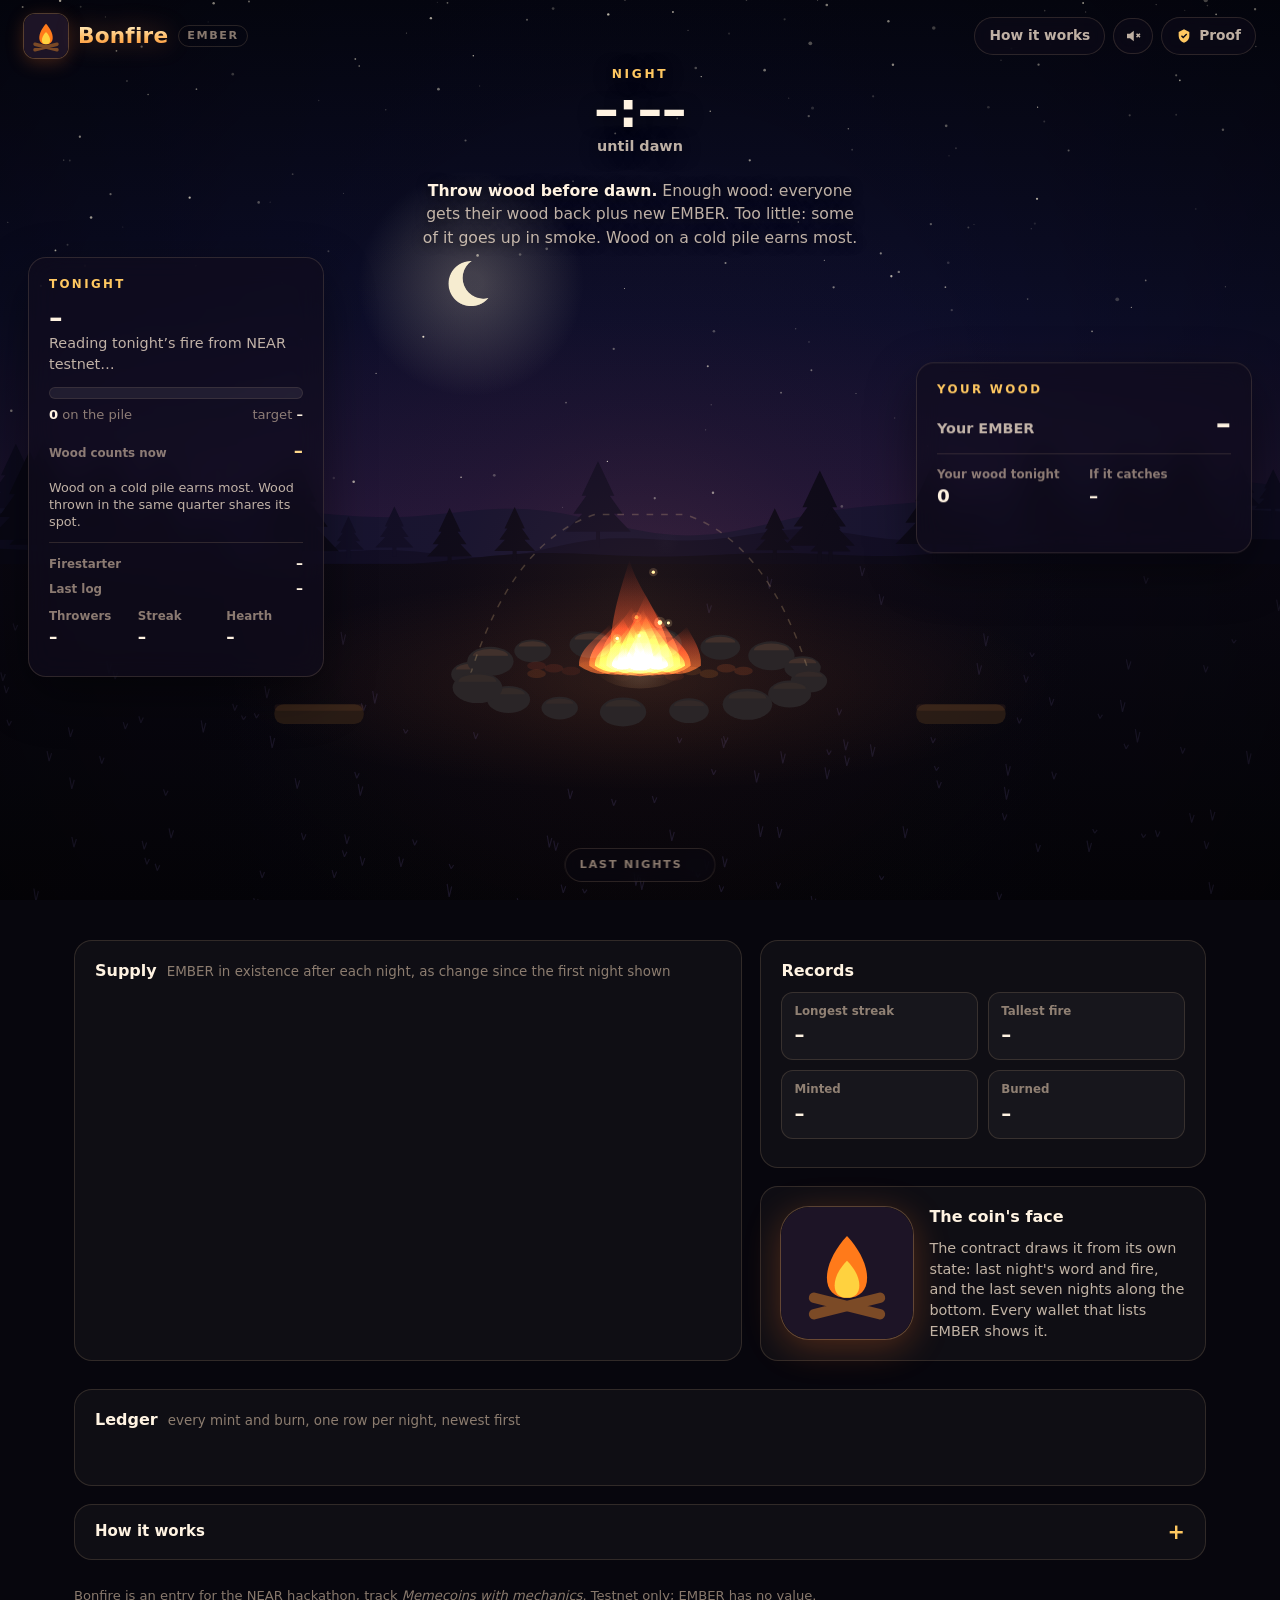
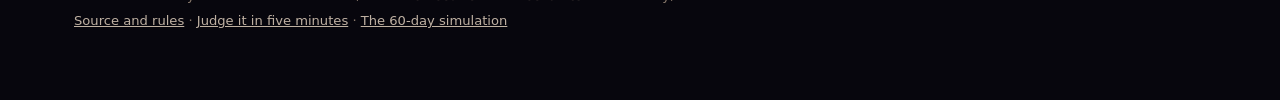
==== commit ab29ddb5: "First visit: a whole night in five minutes, in three steps; streak at risk; your tally" ====
--- a/web/index.html
+++ b/web/index.html
@@ -46,6 +46,7 @@
           <b class="countdown" id="countdown">–:––</b>
           <span class="until" id="until">until dawn</span>
           <span class="quarters" id="quarters" role="img" aria-label="Quarters of the night"></span>
+          <span class="risk" id="risk" hidden></span>
         </div>
         <p class="rules"><b>Throw wood before dawn.</b> <span>Enough wood: everyone gets their wood back plus new EMBER.</span> <span>Too little: some of it goes up in smoke.</span> <span>Wood on a cold pile earns most.</span></p>
       </div>
@@ -102,10 +103,23 @@
       </button>
       <div class="throw-row" id="throw-row" role="group" aria-label="Throw wood"></div>
       <p class="throw-hint" id="throw-hint"></p>
+      <section class="intro" id="intro" aria-labelledby="intro-title" hidden>
+        <div class="intro-head">
+          <h3 id="intro-title">A whole night in five minutes</h3>
+          <button class="intro-close" id="intro-close" type="button" aria-label="Hide these steps">×</button>
+        </div>
+        <ol class="intro-steps" id="intro-steps">
+          <li><span class="intro-num" aria-hidden="true">1</span><b>Get kindling</b><span class="intro-sub">free, no wallet, no sign-up</span><span class="sr-only"></span></li>
+          <li><span class="intro-num" aria-hidden="true">2</span><b>Throw before dawn</b><span class="intro-sub">early wood counts most</span><span class="sr-only"></span></li>
+          <li><span class="intro-num" aria-hidden="true">3</span><b>See it catch at dawn</b><span class="intro-sub">in under five minutes</span><span class="sr-only"></span></li>
+        </ol>
+        <p class="intro-foot">Nobody can change the rules. <button class="intro-link" id="intro-proof" type="button">See the proof</button></p>
+      </section>
       <div class="mine" id="mine">
         <div><span>Your wood tonight</span><b id="my-wood">0</b></div>
         <div><span>If it catches</span><b id="my-share">–</b></div>
       </div>
+      <p class="my-tally" id="my-tally" title="Counted by this page from what it saw of your account" hidden></p>
       <p class="note" id="note" hidden></p>
       <p class="status" id="status" aria-live="polite"></p>
     </aside>
--- a/web/css/style.css
+++ b/web/css/style.css
@@ -170,7 +170,7 @@
 .chip:disabled { opacity: 0.4; }
 .throw-hint { min-height: 2.6em; margin: 10px 0 12px; font-size: 0.84rem; color: var(--ink-2); }
 .throw-hint:empty { display: none; }
-.kindle + .throw-row[hidden] + .throw-hint:empty + .mine { margin-top: 4px; }
+.kindle + .throw-row[hidden] + .throw-hint:empty + .mine, .kindle + .throw-row[hidden] + .throw-hint:empty + .intro[hidden] + .mine { margin-top: 4px; }
 .mine { display: grid; grid-template-columns: 1fr 1fr; gap: 10px; padding-top: 12px; border-top: 1px solid var(--line); }
 .mine div { display: flex; flex-direction: column; }
 .mine span { font-size: 0.74rem; color: var(--ink-3); font-weight: 700; }
@@ -178,6 +178,37 @@
 .note { margin: 12px 0 0; font-size: 0.86rem; color: var(--ink-2); background: rgba(255, 255, 255, 0.04); border: 1px solid var(--line); border-radius: 12px; padding: 10px 12px; }
 .status { margin: 8px 0 0; min-height: 1.2em; font-size: 0.82rem; color: var(--ink-3); }
 .status.busy::before { content: ""; display: inline-block; width: 9px; height: 9px; margin-right: 7px; border-radius: 50%; background: var(--flame); box-shadow: 0 0 10px var(--flame); animation: pulse 0.9s ease-in-out infinite; vertical-align: 1px; }
+.my-tally { margin: 10px 0 0; font-size: 0.8rem; line-height: 1.4; color: var(--ink-2); }
+
+/* ---- a first visit: three steps, numbered on the controls they point at ---- */
+/* on wide screens a card of its own under "Your wood", so nothing above it moves when it appears */
+.intro { position: absolute; top: calc(100% + 12px); left: 0; right: 0; padding: 13px 16px 11px; border-radius: var(--radius); background: var(--glass-strong); border: 1px solid rgba(255, 210, 120, 0.3); box-shadow: 0 18px 50px rgba(0, 0, 0, 0.45); animation: fade-up 0.45s ease-out; }
+@keyframes fade-up { from { opacity: 0; transform: translateY(6px); } }
+.intro-head { display: flex; align-items: center; justify-content: space-between; gap: 8px; margin-bottom: 9px; }
+.intro-head h3 { margin: 0; font-size: 0.68rem; font-weight: 800; letter-spacing: 0.16em; text-transform: uppercase; color: var(--amber); }
+.intro-close { flex: none; width: 26px; height: 26px; padding: 0; border-radius: 999px; border: 1px solid var(--line); background: none; color: var(--ink-3); font-size: 1.05rem; line-height: 1; }
+.intro-close:hover { color: var(--ink-1); border-color: rgba(255, 214, 160, 0.34); }
+.intro-steps { list-style: none; margin: 0; padding: 0; display: grid; gap: 8px; }
+.intro-steps li { display: grid; grid-template-columns: 22px 1fr; column-gap: 10px; align-items: center; }
+.intro-num { grid-row: 1 / 3; width: 22px; height: 22px; border-radius: 50%; display: grid; place-items: center; font-size: 0.74rem; font-weight: 800; color: var(--amber); border: 1px solid rgba(255, 200, 120, 0.5); }
+.intro-steps b { font-size: 0.9rem; line-height: 1.2; }
+.intro-sub { font-size: 0.76rem; line-height: 1.25; font-weight: 600; color: var(--ink-3); font-variant-numeric: tabular-nums; }
+.intro-steps li.now .intro-num { color: #2a1404; background: linear-gradient(180deg, #ffe1a0, #ffb455); border-color: transparent; box-shadow: 0 0 12px rgba(255, 160, 60, 0.55); }
+.intro-steps li.now .intro-sub { color: var(--ink-2); }
+.intro-steps li.done .intro-num { color: var(--good); border-color: rgba(255, 216, 138, 0.35); }
+.intro-steps li.done b { color: var(--ink-3); }
+.intro-foot { margin: 10px 0 0; padding-top: 8px; border-top: 1px solid var(--line); font-size: 0.76rem; color: var(--ink-3); }
+.intro-link { padding: 0; border: 0; background: none; font: inherit; font-weight: 700; color: var(--amber); text-decoration: underline; text-underline-offset: 2px; }
+.kindle { position: relative; }
+body.intro-at-1 .kindle::before, body.intro-at-2 .throw-row .chip:first-child::before { position: absolute; top: -9px; left: -9px; width: 22px; height: 22px; border-radius: 50%; font-size: 0.74rem; font-weight: 800; line-height: 22px; text-align: center; color: #2a1404; background: linear-gradient(180deg, #ffe1a0, #ffb455); box-shadow: 0 0 0 3px rgba(17, 12, 28, 0.92), 0 0 14px rgba(255, 160, 60, 0.6); }
+body.intro-at-1 .kindle::before { content: "1"; }
+body.intro-at-2 .throw-row .chip:first-child::before { content: "2"; }
+body.intro-on .until::after { content: "3"; display: inline-block; width: 20px; height: 20px; margin-left: 7px; border-radius: 50%; font-size: 0.7rem; font-weight: 800; line-height: 18px; text-align: center; vertical-align: 1px; color: var(--amber); border: 1px solid rgba(255, 200, 120, 0.6); text-shadow: none; }
+body.intro-at-3 .until::after { color: #2a1404; background: linear-gradient(180deg, #ffe1a0, #ffb455); border-color: transparent; box-shadow: 0 0 12px rgba(255, 160, 60, 0.55); }
+
+/* ---- late in the night: the streak at risk ---- */
+.risk { margin-top: 10px; padding: 5px 14px; border-radius: 999px; font-size: 0.86rem; font-weight: 700; line-height: 1.3; color: #ffe2c6; background: rgba(120, 30, 8, 0.55); border: 1px solid rgba(255, 130, 80, 0.55); box-shadow: 0 0 26px rgba(255, 90, 40, 0.3); text-shadow: none; text-wrap: balance; animation: fade-up 0.45s ease-out; }
+
 body.cold .tonight, body.offline .tonight { display: none; }
 body.cold .you .balance, body.cold .mine, body.offline .you .balance, body.offline .mine { display: none; }
 body.cold .strip-row, body.offline .strip-row { display: none; }
@@ -313,8 +344,9 @@
   .hero .card { position: relative; top: auto; left: auto; right: auto; transform: none; width: auto; margin: 0 12px; }
   .you { order: 1; margin-top: 2px !important; z-index: 6; }
   .banner { top: 132px; bottom: auto; }
-  body.banner-on .rules { opacity: 0; }
+  body.banner-on .rules, body.banner-on .risk { opacity: 0; }
   .tonight { order: 2; margin-top: 12px !important; }
+  .intro { position: static; margin: 0 0 12px; padding: 12px 14px 10px; border-radius: 14px; background: rgba(255, 210, 120, 0.06); box-shadow: none; }
   .story { grid-template-columns: 1fr; padding: 22px 12px 4px; gap: 12px; }
   .side-cards { gap: 12px; }
   .how { padding: 8px 12px 0; }
@@ -346,6 +378,13 @@
   .mock-badge { top: auto; bottom: 0; border-radius: 10px 10px 0 0; }
 }
 
+@media (min-width: 901px) and (max-height: 860px) {
+  .intro { padding: 10px 14px 9px; }
+  .intro-head { margin-bottom: 6px; }
+  .intro-steps { gap: 5px; }
+  .intro-foot { display: none; }
+}
+
 @media (max-width: 380px) {
   .countdown { font-size: 2.2rem; }
   .rules { font-size: 0.8rem; }
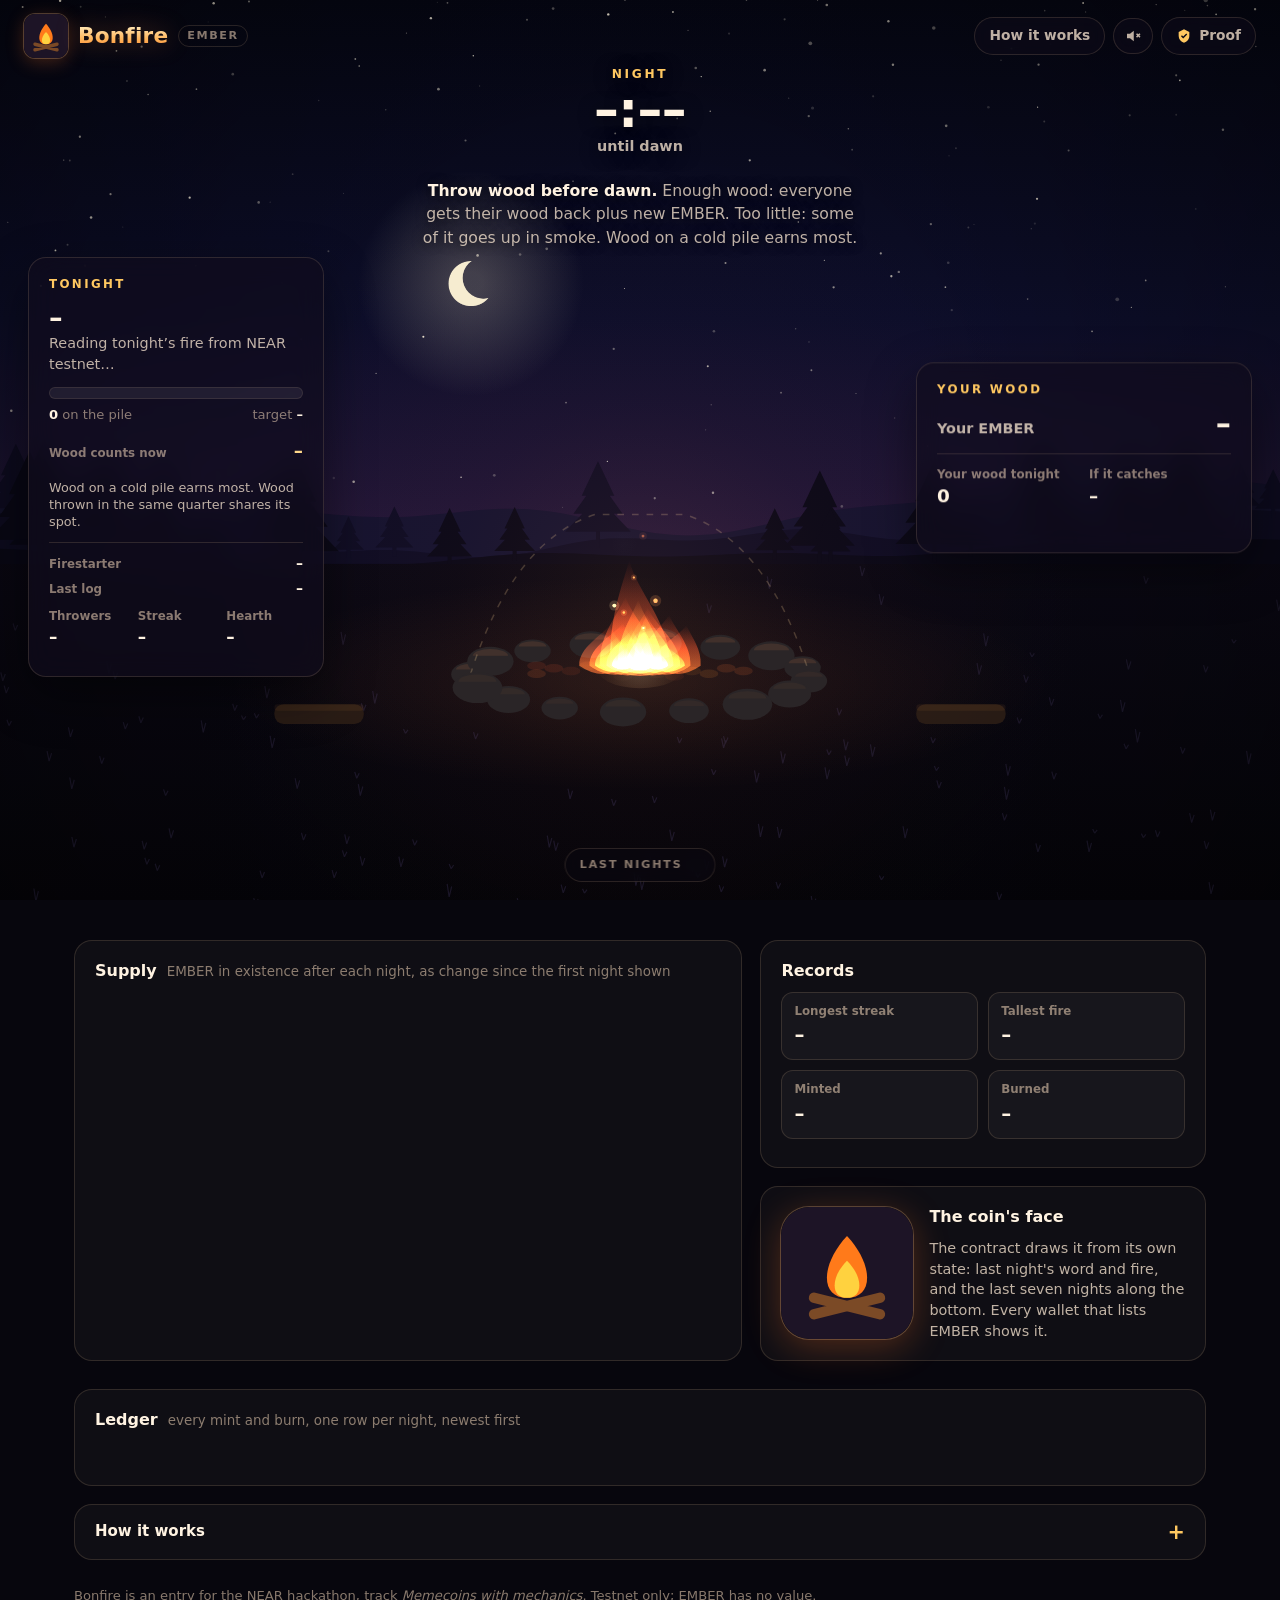
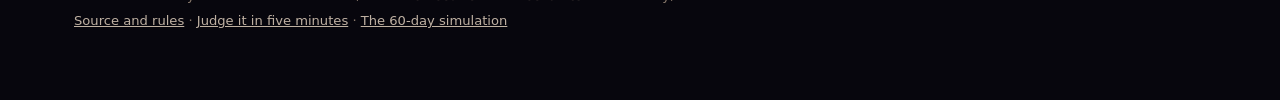
==== commit b9785cb6: "Page: your dawn on a clock, an honest headcount, a lit hero shot A countdown to the visitor's own da" ====
--- a/web/index.html
+++ b/web/index.html
@@ -50,6 +50,7 @@
         </div>
         <p class="rules"><b>Throw wood before dawn.</b> <span>Enough wood: everyone gets their wood back plus new EMBER.</span> <span>Too little: some of it goes up in smoke.</span> <span>Wood on a cold pile earns most.</span></p>
       </div>
+      <div id="replay-tag" class="replay-tag" hidden><span id="replay-last"></span><span class="replay-now" id="replay-now"></span></div>
       <div id="banner" class="banner" role="status" hidden>
         <span class="banner-kicker" id="banner-kicker"></span>
         <b class="banner-title" id="banner-title"></b>
@@ -64,7 +65,7 @@
     </div>
 
     <aside class="card tonight" id="tonight" aria-labelledby="tonight-title">
-      <h2 class="card-title" id="tonight-title">Tonight</h2>
+      <h2 class="card-title" id="tonight-title">Tonight<span class="card-night" id="tonight-night"></span></h2>
       <div class="need">
         <b id="need-big">–</b>
         <span id="need-small">Reading tonight’s fire from NEAR testnet…</span>
@@ -88,6 +89,7 @@
         <div><dt>Hearth</dt><dd id="hearth">–</dd></div>
       </dl>
       <p class="fine" id="kindling-left"></p>
+      <p class="fine headcount" id="headcount" title="Counted by the contract: its founders (the demo bots, labelled on this page) and the accounts that claimed kindling, which an account can do once. Accounts that only received EMBER by transfer are not counted." hidden></p>
     </aside>
 
     <aside class="card you" id="you" aria-labelledby="you-title">
@@ -119,6 +121,7 @@
         <div><span>Your wood tonight</span><b id="my-wood">0</b></div>
         <div><span>If it catches</span><b id="my-share">–</b></div>
       </div>
+      <p class="dawn-line" id="dawn-line" hidden><b id="dawn-when"></b> · <span id="dawn-what"></span></p>
       <p class="my-tally" id="my-tally" title="Counted by this page from what it saw of your account" hidden></p>
       <p class="note" id="note" hidden></p>
       <p class="status" id="status" aria-live="polite"></p>
--- a/web/css/style.css
+++ b/web/css/style.css
@@ -87,6 +87,13 @@
 .banner-text { color: var(--ink-2); font-size: 0.95rem; }
 .banner-names { color: var(--ink-3); font-size: 0.8rem; margin-top: 2px; }
 .banner-names:empty { display: none; }
+
+/* ---- the replay of last night: tonight's card and clock step back, a tag names both nights ---- */
+.replay-tag { position: absolute; z-index: 5; left: 50%; bottom: 84px; transform: translateX(-50%); width: max-content; max-width: min(520px, 90%); padding: 7px 16px; border-radius: 999px; text-align: center; font-size: 0.72rem; font-weight: 800; letter-spacing: 0.16em; text-transform: uppercase; color: var(--ink-2); background: rgba(20, 12, 20, 0.72); border: 1px solid rgba(255, 200, 120, 0.3); backdrop-filter: blur(8px); -webkit-backdrop-filter: blur(8px); animation: fade-up 0.45s ease-out; }
+.clock, .tonight > * { transition: opacity 0.5s ease; }
+body.replay-on .clock, body.replay-on .tonight > * { opacity: 0.38; }
+.replay-now { color: var(--ink-3); }
+.replay-now::before { content: " · "; }
 @keyframes rise { from { opacity: 0; transform: translate(-50%, 12px) scale(0.96); } }
 
 .strip-row { position: absolute; left: 50%; bottom: 18px; transform: translateX(-50%); display: flex; align-items: center; gap: 12px; padding: 8px 14px; border-radius: 999px; background: rgba(10, 8, 18, 0.55); border: 1px solid var(--line); backdrop-filter: blur(8px); -webkit-backdrop-filter: blur(8px); }
@@ -106,6 +113,7 @@
 /* ---- cards ---- */
 .card { background: var(--glass); border: 1px solid var(--line); border-radius: var(--radius); padding: 18px 20px; box-shadow: 0 18px 50px rgba(0, 0, 0, 0.45); backdrop-filter: blur(14px) saturate(1.1); -webkit-backdrop-filter: blur(14px) saturate(1.1); }
 .card-title { font-size: 0.74rem; font-weight: 800; letter-spacing: 0.2em; text-transform: uppercase; color: var(--amber); margin-bottom: 10px; }
+.card-night { color: var(--ink-3); }
 .hero .card { position: absolute; z-index: 4; top: 50%; transform: translateY(-46%); }
 .tonight { left: 28px; width: 296px; }
 .you { right: 28px; width: 336px; }
@@ -179,6 +187,14 @@
 .status { margin: 8px 0 0; min-height: 1.2em; font-size: 0.82rem; color: var(--ink-3); }
 .status.busy::before { content: ""; display: inline-block; width: 9px; height: 9px; margin-right: 7px; border-radius: 50%; background: var(--flame); box-shadow: 0 0 10px var(--flame); animation: pulse 0.9s ease-in-out infinite; vertical-align: 1px; }
 .my-tally { margin: 10px 0 0; font-size: 0.8rem; line-height: 1.4; color: var(--ink-2); }
+.headcount { margin-top: 6px; line-height: 1.35; }
+
+/* ---- the player's own dawn, once they have wood on tonight's pile ---- */
+.dawn-line { margin: 12px 0 0; padding: 8px 12px; border-radius: 12px; font-size: 0.86rem; line-height: 1.35; color: var(--ink-2); background: rgba(255, 160, 70, 0.08); border: 1px solid rgba(255, 200, 120, 0.3); font-variant-numeric: tabular-nums; }
+.dawn-line::before { content: ""; display: inline-block; width: 8px; height: 8px; margin-right: 8px; border-radius: 50%; background: var(--flame); box-shadow: 0 0 10px var(--flame); animation: pulse 1.6s ease-in-out infinite; vertical-align: 1px; }
+.dawn-line b { color: var(--amber); }
+.dawn-line span { display: inline-block; }
+.dawn-line.due b { color: #ffe1a0; }
 
 /* ---- a first visit: three steps, numbered on the controls they point at ---- */
 /* on wide screens a card of its own under "Your wood", so nothing above it moves when it appears */
@@ -344,7 +360,10 @@
   .hero .card { position: relative; top: auto; left: auto; right: auto; transform: none; width: auto; margin: 0 12px; }
   .you { order: 1; margin-top: 2px !important; z-index: 6; }
   .banner { top: 132px; bottom: auto; }
-  body.banner-on .rules, body.banner-on .risk { opacity: 0; }
+  body.banner-on .rules, body.banner-on .risk, body.replay-on .rules { opacity: 0; }
+  .replay-tag { top: 132px; bottom: auto; padding: 7px 18px; border-radius: 16px; }
+  .replay-tag span { display: block; }
+  .replay-now::before { content: none; }
   .tonight { order: 2; margin-top: 12px !important; }
   .intro { position: static; margin: 0 0 12px; padding: 12px 14px 10px; border-radius: 14px; background: rgba(255, 210, 120, 0.06); box-shadow: none; }
   .story { grid-template-columns: 1fr; padding: 22px 12px 4px; gap: 12px; }
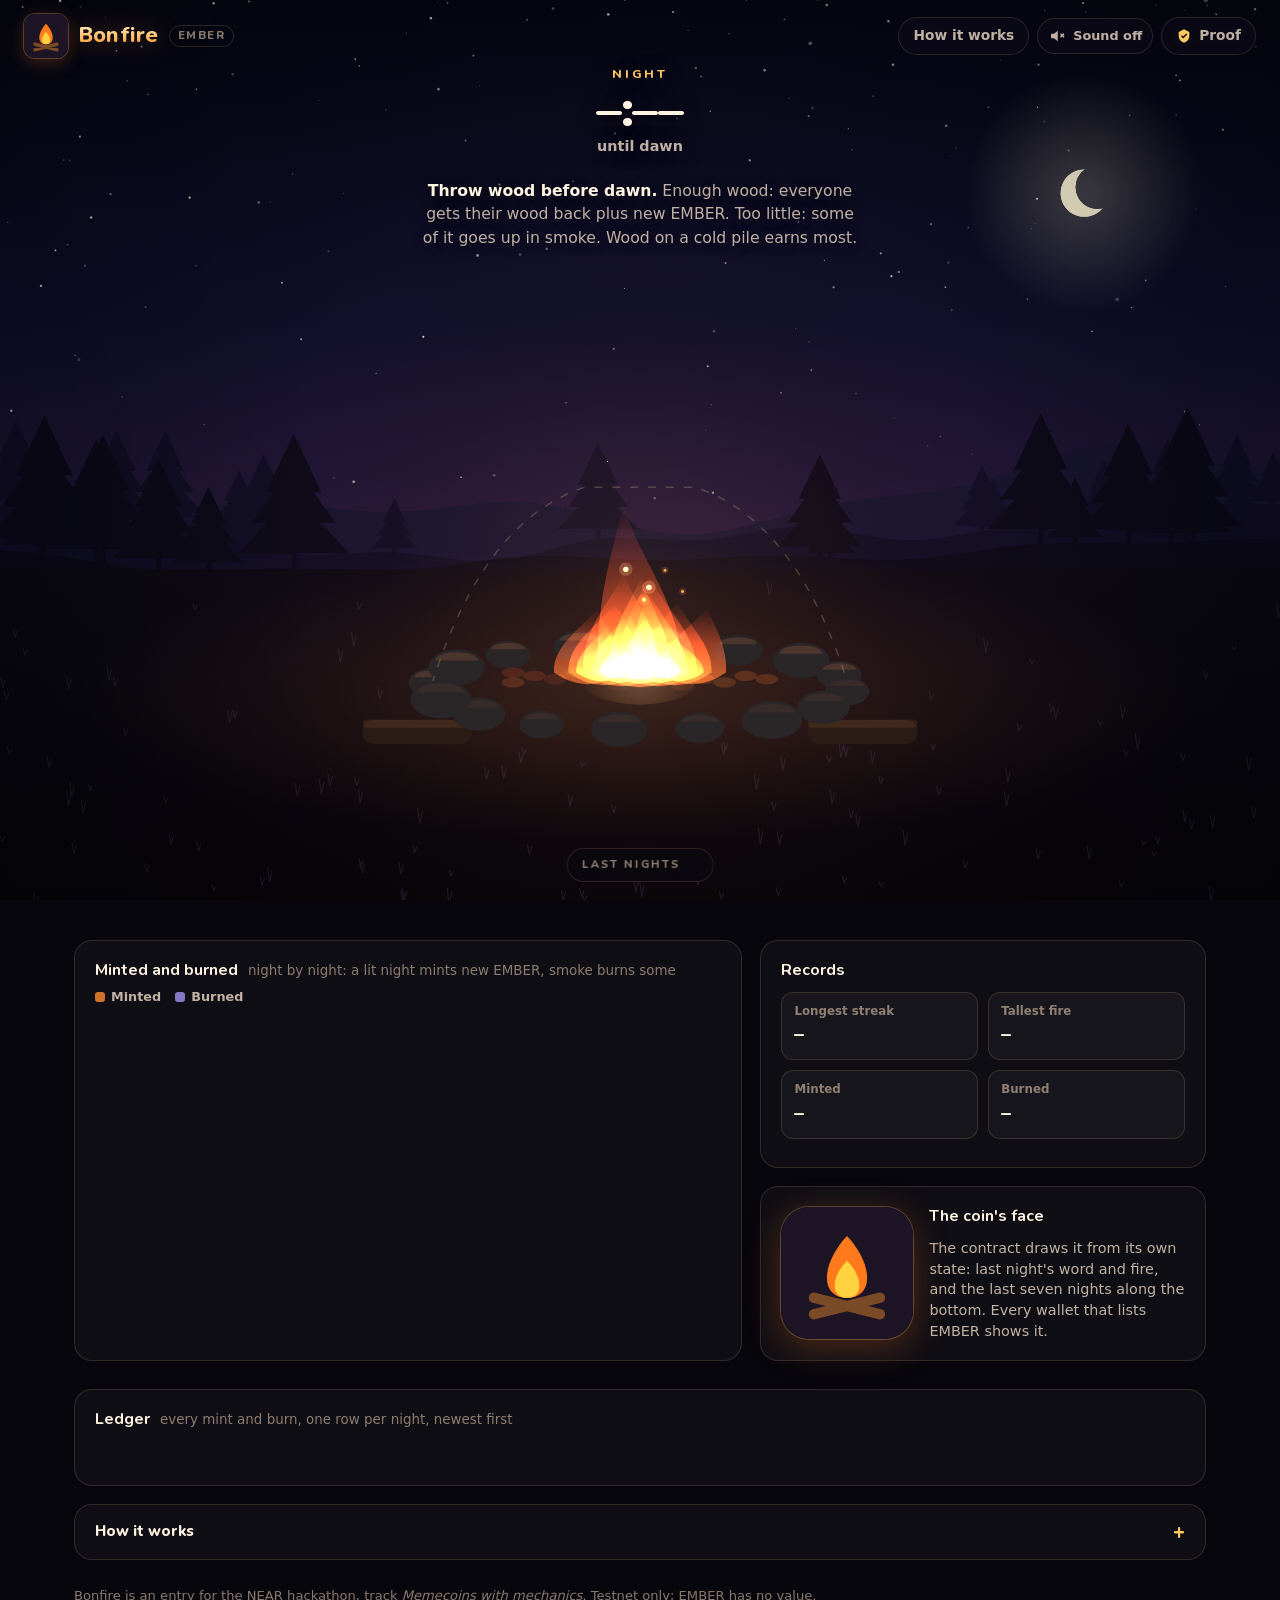
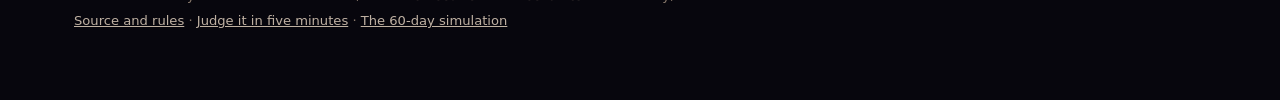
==== commit 573b8566: "Page: first-visit film, dawn on stage, bigger fire, share card Last night plays once per browser wit" ====
--- a/web/index.html
+++ b/web/index.html
@@ -4,21 +4,25 @@
 <meta charset="utf-8">
 <meta name="viewport" content="width=device-width, initial-scale=1, viewport-fit=cover">
 <meta http-equiv="Content-Security-Policy" content="default-src 'self'; script-src 'self'; style-src 'self'; img-src 'self' data:; connect-src https://test.rpc.fastnear.com https://near-testnet.drpc.org; font-src 'self'; base-uri 'none'; form-action 'none'; object-src 'none'">
-<title>Bonfire · EMBER</title>
+<title>Bonfire · a memecoin you light together</title>
 <meta name="description" content="A memecoin whose holders build a bonfire together every night. Throw EMBER on the pile before dawn: enough wood and everyone gets it back plus new EMBER; too little and some of it goes up in smoke.">
 <meta name="theme-color" content="#07060d">
 <meta property="og:type" content="website">
-<meta property="og:title" content="Bonfire · EMBER">
-<meta property="og:description" content="Throw wood before dawn. Enough wood: everyone gets it back plus new EMBER. Too little: some of it goes up in smoke.">
+<meta property="og:site_name" content="Bonfire">
+<meta property="og:title" content="Bonfire: a memecoin you light together">
+<meta property="og:description" content="Every five minutes a night ends. Throw EMBER on the pile before dawn: enough wood and it catches, everyone gets theirs back plus new EMBER. Play free, no wallet, on NEAR testnet.">
 <meta property="og:image" content="https://replaycourt.github.io/bonfire/web/og.jpg">
 <meta property="og:image:width" content="1200">
 <meta property="og:image:height" content="630">
+<meta property="og:image:alt" content="Bonfire: a big fire at night with people around it, and the words: a memecoin you light together.">
 <meta property="og:url" content="https://replaycourt.github.io/bonfire/web/">
 <meta name="twitter:card" content="summary_large_image">
-<meta name="twitter:title" content="Bonfire · EMBER">
-<meta name="twitter:description" content="Throw wood before dawn. Enough wood: everyone gets it back plus new EMBER. Too little: some of it goes up in smoke.">
+<meta name="twitter:title" content="Bonfire: a memecoin you light together">
+<meta name="twitter:description" content="Throw EMBER on the pile before dawn. Enough wood and the fire catches: everyone gets theirs back plus new EMBER. Play free, no wallet.">
 <meta name="twitter:image" content="https://replaycourt.github.io/bonfire/web/og.jpg">
+<meta name="twitter:image:alt" content="Bonfire: a big fire at night with people around it, and the words: a memecoin you light together.">
 <link rel="icon" href="favicon.svg" type="image/svg+xml">
+<link rel="preload" href="fonts/nunito-display.woff2" as="font" type="font/woff2" crossorigin>
 <link rel="stylesheet" href="css/style.css">
 </head>
 <body>
@@ -26,12 +30,12 @@
 
 <header class="top">
   <a class="brand" href="./" aria-label="Bonfire home">
-    <img id="coin-mini" class="coin-mini" src="favicon.svg" alt="">
+    <img id="coin-mini" class="coin-mini" src="coin.svg" alt="">
     <span class="word">Bonfire</span><span class="ticker">EMBER</span>
   </a>
   <nav class="top-actions" aria-label="Page">
     <button id="btn-how" class="ghost" type="button">How it works</button>
-    <button id="btn-sound" class="icon-btn" type="button" aria-pressed="false" aria-label="Sound is off"><span class="ico ico-sound off" aria-hidden="true"></span></button>
+    <button id="btn-sound" class="icon-btn sound-btn" type="button" aria-pressed="false" aria-label="Sound is off"><span class="ico ico-sound off" aria-hidden="true"></span><span class="sound-word" id="sound-word" aria-hidden="true">Sound off</span></button>
     <button id="btn-proof" class="ghost proof-btn" type="button"><span class="ico ico-proof" aria-hidden="true"></span><span>Proof</span></button>
   </nav>
 </header>
@@ -50,13 +54,22 @@
         </div>
         <p class="rules"><b>Throw wood before dawn.</b> <span>Enough wood: everyone gets their wood back plus new EMBER.</span> <span>Too little: some of it goes up in smoke.</span> <span>Wood on a cold pile earns most.</span></p>
       </div>
-      <div id="replay-tag" class="replay-tag" hidden><span id="replay-last"></span><span class="replay-now" id="replay-now"></span></div>
+      <div id="film" class="film" hidden>
+        <span class="film-kicker" id="film-kicker"></span>
+        <b class="film-title" id="film-title">Last night, in five seconds</b>
+        <span class="film-sub" id="film-sub">Wood piles up before dawn. Enough of it, and the fire catches.</span>
+        <button class="film-skip" id="film-skip" type="button">Skip <span aria-hidden="true">›</span></button>
+      </div>
+      <div id="stamp" class="stamp" aria-hidden="true" hidden></div>
       <div id="banner" class="banner" role="status" hidden>
         <span class="banner-kicker" id="banner-kicker"></span>
         <b class="banner-title" id="banner-title"></b>
         <span class="banner-text" id="banner-text"></span>
         <span class="banner-names" id="banner-names"></span>
-        <button class="banner-card" id="banner-card" type="button" hidden>Save your card</button>
+        <span class="banner-actions">
+          <button class="banner-card" id="banner-card" type="button" hidden>Share your card</button>
+          <button class="banner-go" id="banner-go" type="button" hidden>Play tonight <span aria-hidden="true">›</span></button>
+        </span>
       </div>
       <div class="strip-row">
         <span class="strip-label">Last nights <b id="strip-word"></b></span>
@@ -77,19 +90,21 @@
       <div class="meter-legend"><span><b id="pile-num">0</b> on the pile</span><span>target <b id="target-num">–</b></span></div>
       <div class="windows-head"><span>Wood counts now</span><b id="early">–</b></div>
       <div class="windows" id="windows" aria-label="Wood per quarter of the night"></div>
-      <p class="windows-rule">Wood on a cold pile earns most. Wood thrown in the same quarter shares its spot.</p>
       <p class="fine" id="window-closes"></p>
       <dl class="names">
         <div><dt>Firestarter</dt><dd id="firestarter">–</dd></div>
         <div><dt>Last log</dt><dd id="last-log">–</dd></div>
       </dl>
-      <dl class="facts">
-        <div><dt>Throwers</dt><dd id="throwers">–</dd></div>
-        <div><dt>Streak</dt><dd id="streak">–</dd></div>
-        <div><dt>Hearth</dt><dd id="hearth">–</dd></div>
-      </dl>
-      <p class="fine" id="kindling-left"></p>
-      <p class="fine headcount" id="headcount" title="Counted by the contract: its founders (the demo bots, labelled on this page) and the accounts that claimed kindling, which an account can do once. Accounts that only received EMBER by transfer are not counted." hidden></p>
+      <details class="more" id="more">
+        <summary>More about tonight</summary>
+        <dl class="facts">
+          <div><dt>Throwers</dt><dd id="throwers">–</dd></div>
+          <div><dt>Streak</dt><dd id="streak">–</dd></div>
+          <div><dt>Hearth</dt><dd id="hearth">–</dd></div>
+        </dl>
+        <p class="fine" id="kindling-left"></p>
+        <p class="fine headcount" id="headcount" title="Counted by the contract: its founders (the demo bots, labelled on this page) and the accounts that claimed kindling, which an account can do once. Accounts that only received EMBER by transfer are not counted." hidden></p>
+      </details>
     </aside>
 
     <aside class="card you" id="you" aria-labelledby="you-title">
@@ -101,7 +116,7 @@
       </div>
       <button id="btn-kindle" class="kindle" type="button" hidden>
         <span class="btn-title">Get kindling</span>
-        <span class="btn-sub" id="kindle-sub">free EMBER from the hearth, once</span>
+        <span class="btn-sub" id="kindle-sub">Start playing · free EMBER · no wallet</span>
       </button>
       <div class="throw-row" id="throw-row" role="group" aria-label="Throw wood"></div>
       <p class="throw-hint" id="throw-hint"></p>
@@ -123,6 +138,10 @@
       </div>
       <p class="dawn-line" id="dawn-line" hidden><b id="dawn-when"></b> · <span id="dawn-what"></span></p>
       <p class="my-tally" id="my-tally" title="Counted by this page from what it saw of your account" hidden></p>
+      <div class="my-card" id="my-card" hidden>
+        <span class="my-card-text"><b id="my-card-word"></b> <span id="my-card-line"></span></span>
+        <button class="share-btn" id="btn-share" type="button">Share your card</button>
+      </div>
       <p class="note" id="note" hidden></p>
       <p class="status" id="status" aria-live="polite"></p>
     </aside>
@@ -130,7 +149,8 @@
 
   <section class="story" id="story" aria-label="The story so far">
     <div class="card chart-card">
-      <div class="card-head"><h2>Supply</h2><span class="sub">EMBER in existence after each night, as change since the first night shown</span></div>
+      <div class="card-head"><h2>Minted and burned</h2><span class="sub">night by night: a lit night mints new EMBER, smoke burns some</span></div>
+      <div class="chart-meta"><span class="legend"><i class="sw mint" aria-hidden="true"></i>Minted <i class="sw burn" aria-hidden="true"></i>Burned</span><span class="supply-now" id="supply-now"></span></div>
       <div class="chart" id="chart"></div>
     </div>
     <div class="side-cards">
@@ -145,7 +165,7 @@
         <p class="tally" id="tally"></p>
       </div>
       <div class="card face">
-        <img id="coin-face" class="coin-face" src="favicon.svg" alt="The EMBER icon">
+        <img id="coin-face" class="coin-face" src="coin.svg" alt="The EMBER icon">
         <div>
           <h2>The coin's face</h2>
           <p>The contract draws it from its own state: last night's word and fire, and the last seven nights along the bottom. Every wallet that lists EMBER shows it.</p>
--- a/web/css/style.css
+++ b/web/css/style.css
@@ -1,3 +1,7 @@
+/* Nunito (SIL OFL 1.1, fonts/OFL.txt), from github.com/googlefonts/nunito at 8c6a9bb: the variable
+   font cut to weights 600-1000 and Latin, for the wordmark, headings and numbers. Body text stays system. */
+@font-face { font-family: "Bonfire Display"; src: url("../fonts/nunito-display.woff2") format("woff2"); font-weight: 600 1000; font-style: normal; font-display: swap; }
+
 :root {
   --night: #07060d;
   --ink-1: #fff3e2;
@@ -14,6 +18,7 @@
   --line: rgba(255, 214, 160, 0.14);
   --radius: 18px;
   --font: ui-rounded, "SF Pro Rounded", "Nunito", "Avenir Next", "Segoe UI", system-ui, sans-serif;
+  --display: "Bonfire Display", ui-rounded, "SF Pro Rounded", "Avenir Next", "Segoe UI", system-ui, sans-serif;
   --mono: ui-monospace, "SF Mono", SFMono-Regular, Menlo, Consolas, monospace;
   color-scheme: dark;
 }
@@ -25,6 +30,7 @@
 button:disabled { cursor: default; }
 a { color: var(--amber); }
 h2 { margin: 0; font-size: 1rem; }
+h2, h3, .word, .ticker, .night-label, .countdown, .card-title, .need b, .balance b, .btn-title, .chip b, .mine b, .facts dd, .tile b, .windows-head b, .banner-kicker, .banner-title, .strip-label, .film-kicker, .film-title, .stamp, .how summary, .ready b, .collect, .share-btn, .banner-card, .banner-go { font-family: var(--display); }
 code, pre { font-family: var(--mono); }
 [hidden] { display: none !important; }
 .sr-only { position: absolute; width: 1px; height: 1px; overflow: hidden; clip: rect(0 0 0 0); white-space: nowrap; }
@@ -51,6 +57,10 @@
 .ghost, .icon-btn { background: rgba(16, 12, 26, 0.55); border: 1px solid var(--line); border-radius: 999px; padding: 8px 14px; color: var(--ink-2); font-weight: 700; font-size: 0.86rem; backdrop-filter: blur(8px); -webkit-backdrop-filter: blur(8px); transition: color 0.15s, border-color 0.15s, background 0.15s; display: inline-flex; align-items: center; gap: 7px; }
 .ghost:hover, .icon-btn:hover { color: var(--ink-1); border-color: rgba(255, 214, 160, 0.34); }
 .icon-btn { padding: 8px 10px; }
+.sound-btn .sound-word { font-size: 0.8rem; }
+.sound-btn[aria-pressed="true"] { color: var(--amber); border-color: rgba(255, 200, 120, 0.45); }
+.sound-btn.ring { animation: ring 1.4s ease-out 3; }
+@keyframes ring { 0% { box-shadow: 0 0 0 0 rgba(255, 190, 90, 0.7); } 100% { box-shadow: 0 0 0 14px rgba(255, 190, 90, 0); } }
 .proof-btn .ico { width: 16px; height: 16px; color: var(--amber); }
 .mock-badge { position: fixed; z-index: 60; left: 50%; top: 0; transform: translateX(-50%); background: #ffe14d; color: #241a00; font-weight: 800; font-size: 0.66rem; letter-spacing: 0.06em; text-transform: uppercase; padding: 3px 12px 4px; border-radius: 0 0 10px 10px; box-shadow: 0 4px 18px rgba(0, 0, 0, 0.45); pointer-events: none; white-space: nowrap; }
 
@@ -72,14 +82,19 @@
 .quarters .q.now { background: rgba(255, 170, 80, 0.25); box-shadow: 0 0 10px rgba(255, 140, 40, 0.55); }
 .quarters .q.now i { background: linear-gradient(90deg, #ff9a3a, #ffd27a); }
 body.cold .quarters, body.offline .quarters { display: none; }
-.rules { transition: opacity 0.4s; margin: 14px auto 0; max-width: 640px; font-size: 0.98rem; line-height: 1.5; color: var(--ink-2); text-shadow: 0 1px 12px rgba(0, 0, 0, 0.85); text-wrap: balance; }
+.rules { margin: 14px auto 0; max-width: 640px; font-size: 0.98rem; line-height: 1.5; color: var(--ink-2); text-shadow: 0 1px 12px rgba(0, 0, 0, 0.85); text-wrap: balance; }
 .rules b { color: var(--ink-1); }
-
-.banner { position: absolute; z-index: 5; left: 50%; bottom: 84px; transform: translateX(-50%); min-width: 280px; max-width: min(460px, 90%); text-align: center; padding: 14px 22px 16px; border-radius: 20px; background: rgba(20, 12, 20, 0.78); border: 1px solid rgba(255, 200, 120, 0.3); box-shadow: 0 10px 50px rgba(0, 0, 0, 0.5); backdrop-filter: blur(10px); -webkit-backdrop-filter: blur(10px); display: flex; flex-direction: column; gap: 3px; animation: rise 0.6s cubic-bezier(0.2, 0.9, 0.3, 1.2); }
+/* the rules stay between the cards, which reach up to them on short screens */
+@media (min-width: 1181px) { .rules { max-width: min(640px, calc(100vw - 2 * 380px)); } }
+@media (min-width: 901px) and (max-width: 1180px) { .rules { max-width: max(300px, calc(100vw - 2 * 332px)); } }
+
+.banner { position: absolute; z-index: 5; left: 50%; top: 62px; transform: translateX(-50%); min-width: 280px; max-width: min(460px, 90%); text-align: center; padding: 14px 22px 16px; border-radius: 20px; background: rgba(20, 12, 20, 0.78); border: 1px solid rgba(255, 200, 120, 0.3); box-shadow: 0 10px 50px rgba(0, 0, 0, 0.5); backdrop-filter: blur(10px); -webkit-backdrop-filter: blur(10px); display: flex; flex-direction: column; gap: 3px; animation: rise 0.6s cubic-bezier(0.2, 0.9, 0.3, 1.2); }
 .banner.lit { border-color: rgba(255, 200, 100, 0.55); box-shadow: 0 0 60px rgba(255, 130, 40, 0.35), 0 10px 50px rgba(0, 0, 0, 0.5); }
 .banner.smoked, .banner.cold { background: rgba(32, 32, 42, 0.86); border-color: rgba(190, 185, 205, 0.35); }
-.banner-card { align-self: center; margin-top: 8px; font: inherit; font-size: 0.85rem; font-weight: 800; color: #2a1408; background: var(--amber); border: 0; border-radius: 999px; padding: 7px 16px; cursor: pointer; }
-.banner-card[hidden] { display: none; }
+.banner-actions { display: flex; justify-content: center; gap: 8px; flex-wrap: wrap; }
+.banner-actions:not(:has(button:not([hidden]))) { display: none; }
+.banner-card, .banner-go { margin-top: 8px; font-size: 0.88rem; font-weight: 800; color: #2a1408; background: var(--amber); border: 0; border-radius: 999px; padding: 8px 18px; cursor: pointer; }
+.banner-go { color: var(--ink-1); background: rgba(255, 200, 120, 0.14); border: 1px solid rgba(255, 200, 120, 0.5); }
 .banner-kicker { font-size: 0.72rem; font-weight: 800; letter-spacing: 0.2em; text-transform: uppercase; color: var(--ink-3); }
 .banner-title { font-size: 1.6rem; line-height: 1.15; }
 .banner.lit .banner-title { color: #ffe1a0; }
@@ -88,15 +103,28 @@
 .banner-names { color: var(--ink-3); font-size: 0.8rem; margin-top: 2px; }
 .banner-names:empty { display: none; }
 
-/* ---- the replay of last night: tonight's card and clock step back, a tag names both nights ---- */
-.replay-tag { position: absolute; z-index: 5; left: 50%; bottom: 84px; transform: translateX(-50%); width: max-content; max-width: min(520px, 90%); padding: 7px 16px; border-radius: 999px; text-align: center; font-size: 0.72rem; font-weight: 800; letter-spacing: 0.16em; text-transform: uppercase; color: var(--ink-2); background: rgba(20, 12, 20, 0.72); border: 1px solid rgba(255, 200, 120, 0.3); backdrop-filter: blur(8px); -webkit-backdrop-filter: blur(8px); animation: fade-up 0.45s ease-out; }
-.clock, .tonight > * { transition: opacity 0.5s ease; }
-body.replay-on .clock, body.replay-on .tonight > * { opacity: 0.38; }
-.replay-now { color: var(--ink-3); }
-.replay-now::before { content: " · "; }
+/* ---- a first visit: last night plays as a short film, with nothing of tonight on screen ---- */
+.clock, .rules, .hero .card { transition: opacity 0.6s ease, visibility 0.6s; }
+body.film-wait .hero .card, body.replay-on .hero .card, body.replay-on .clock, body.replay-on .rules { opacity: 0; visibility: hidden; }
+.film { position: absolute; z-index: 6; top: 62px; left: 50%; transform: translateX(-50%); width: min(560px, 92%); display: flex; flex-direction: column; align-items: center; gap: 4px; text-align: center; text-shadow: 0 2px 18px rgba(0, 0, 0, 0.8); animation: fade-up 0.5s ease-out; }
+.film-kicker { font-size: 0.76rem; font-weight: 800; letter-spacing: 0.22em; text-transform: uppercase; color: var(--amber); }
+.film-title { font-size: 2.4rem; line-height: 1.08; font-weight: 900; letter-spacing: -0.01em; }
+.film-sub { font-size: 1rem; color: var(--ink-2); font-weight: 600; text-wrap: balance; }
+.film-skip { margin-top: 10px; padding: 8px 18px; border-radius: 999px; font-weight: 800; font-size: 0.88rem; color: var(--ink-1); background: rgba(20, 12, 26, 0.6); border: 1px solid rgba(255, 210, 140, 0.45); backdrop-filter: blur(8px); -webkit-backdrop-filter: blur(8px); text-shadow: none; }
+.film-skip:hover { border-color: rgba(255, 220, 160, 0.8); background: rgba(40, 24, 30, 0.75); }
+.film.out { opacity: 0; transition: opacity 0.4s; pointer-events: none; }
+
+/* ---- dawn: a stamp in the sky, then the banner where the clock was ---- */
+body.stamp-on .clock, body.banner-on .clock, body.stamp-on .rules, body.banner-on .rules, body.stamp-on .risk, body.banner-on .risk { opacity: 0; visibility: hidden; transition-duration: 0.2s; }
+.stamp { position: absolute; z-index: 6; top: 70px; left: 50%; transform: translateX(-50%) rotate(-4deg); white-space: nowrap; pointer-events: none; font-size: clamp(64px, 8.5vw, 120px); line-height: 1; font-weight: 1000; letter-spacing: 0.03em; padding: 6px 28px 12px; border-radius: 22px; border: 5px solid currentColor; animation: stamp-in 0.45s cubic-bezier(0.2, 1.4, 0.4, 1) both; }
+.stamp.lit { color: #ffd27a; text-shadow: 0 0 28px rgba(255, 140, 40, 0.85), 0 4px 0 rgba(120, 40, 8, 0.6); box-shadow: 0 0 40px rgba(255, 130, 40, 0.45), inset 0 0 30px rgba(255, 130, 40, 0.25); background: rgba(40, 14, 6, 0.62); }
+.stamp.smoked { color: #d6d2e0; text-shadow: 0 0 24px rgba(160, 155, 180, 0.6), 0 4px 0 rgba(30, 30, 40, 0.7); box-shadow: 0 0 36px rgba(140, 135, 160, 0.35); background: rgba(30, 30, 40, 0.66); }
+.stamp.cold { color: #b8cbe6; text-shadow: 0 0 24px rgba(120, 150, 200, 0.6); background: rgba(20, 26, 40, 0.66); }
+.stamp.out { opacity: 0; transform: translateX(-50%) rotate(-4deg) scale(0.92); transition: opacity 0.35s, transform 0.35s; }
+@keyframes stamp-in { from { opacity: 0; transform: translateX(-50%) rotate(-10deg) scale(1.7); } }
 @keyframes rise { from { opacity: 0; transform: translate(-50%, 12px) scale(0.96); } }
 
-.strip-row { position: absolute; left: 50%; bottom: 18px; transform: translateX(-50%); display: flex; align-items: center; gap: 12px; padding: 8px 14px; border-radius: 999px; background: rgba(10, 8, 18, 0.55); border: 1px solid var(--line); backdrop-filter: blur(8px); -webkit-backdrop-filter: blur(8px); }
+.strip-row { position: absolute; z-index: 3; left: 50%; bottom: 18px; transform: translateX(-50%); display: flex; align-items: center; gap: 12px; padding: 8px 14px; border-radius: 999px; background: rgba(10, 8, 18, 0.55); border: 1px solid var(--line); backdrop-filter: blur(8px); -webkit-backdrop-filter: blur(8px); }
 .strip-label { font-size: 0.7rem; font-weight: 800; letter-spacing: 0.16em; text-transform: uppercase; color: var(--ink-3); white-space: nowrap; }
 .strip { list-style: none; margin: 0; padding: 0; display: flex; gap: 4px; align-items: flex-end; }
 .strip .night { width: 20px; display: flex; flex-direction: column; align-items: center; gap: 1px; }
@@ -126,7 +154,14 @@
 .meter.reached .meter-fill { background: linear-gradient(90deg, #ff8a2a, #ffd27a); }
 .meter-legend { display: flex; justify-content: space-between; margin-top: 6px; font-size: 0.82rem; color: var(--ink-3); }
 .meter-legend b { color: var(--ink-1); font-variant-numeric: tabular-nums; }
-.facts { display: grid; grid-template-columns: repeat(3, 1fr); gap: 8px 12px; margin: 10px 0 8px; }
+.facts { display: grid; grid-template-columns: repeat(3, 1fr); gap: 8px 12px; margin: 8px 0 8px; }
+.more { margin-top: 10px; padding-top: 8px; border-top: 1px solid var(--line); }
+.more summary { cursor: pointer; list-style: none; display: flex; align-items: center; gap: 6px; font-size: 0.78rem; font-weight: 700; color: var(--ink-3); }
+.more summary::-webkit-details-marker { display: none; }
+.more summary::after { content: "+"; margin-left: auto; color: var(--amber); font-size: 1.05rem; line-height: 1; }
+.more[open] summary::after { content: "–"; }
+.more summary:hover { color: var(--ink-2); }
+.more .fine + .fine { margin-top: 6px; }
 .names { margin: 12px 0 0; padding-top: 10px; border-top: 1px solid var(--line); display: grid; gap: 4px; }
 .names div { display: flex; justify-content: space-between; align-items: baseline; gap: 10px; }
 .names dt { font-size: 0.74rem; color: var(--ink-3); font-weight: 700; }
@@ -150,7 +185,6 @@
 .w-label { font-size: 0.74rem; font-weight: 800; font-variant-numeric: tabular-nums; color: var(--ink-2); }
 .w.next .w-label { color: var(--ink-3); font-size: 0.66rem; letter-spacing: 0.08em; }
 .w.now .w-label { color: var(--amber); font-size: 0.66rem; letter-spacing: 0.1em; text-transform: uppercase; }
-.windows-rule { margin: 8px 0 2px; font-size: 0.8rem; line-height: 1.35; color: var(--ink-2); }
 .ready { display: flex; align-items: center; gap: 10px; justify-content: space-between; margin: -4px 0 12px; padding: 10px 12px; border-radius: 14px; background: rgba(255, 210, 120, 0.08); border: 1px solid rgba(255, 210, 120, 0.35); font-size: 0.82rem; color: var(--ink-2); }
 .ready b { color: var(--good); font-size: 1rem; font-variant-numeric: tabular-nums; }
 .collect { flex: none; border: none; border-radius: 999px; padding: 8px 14px; font-weight: 800; color: #2a1404; background: linear-gradient(180deg, #ffd27a, #ff9a3a); box-shadow: 0 4px 16px rgba(255, 140, 40, 0.35); }
@@ -188,6 +222,10 @@
 .status.busy::before { content: ""; display: inline-block; width: 9px; height: 9px; margin-right: 7px; border-radius: 50%; background: var(--flame); box-shadow: 0 0 10px var(--flame); animation: pulse 0.9s ease-in-out infinite; vertical-align: 1px; }
 .my-tally { margin: 10px 0 0; font-size: 0.8rem; line-height: 1.4; color: var(--ink-2); }
 .headcount { margin-top: 6px; line-height: 1.35; }
+.my-card { display: flex; align-items: center; gap: 10px; justify-content: space-between; margin: 10px 0 0; padding: 9px 10px 9px 12px; border-radius: 12px; background: rgba(255, 170, 80, 0.08); border: 1px solid rgba(255, 200, 120, 0.3); font-size: 0.82rem; line-height: 1.3; color: var(--ink-2); }
+.my-card b { display: block; color: var(--amber); font-family: var(--display); font-size: 0.9rem; }
+.my-card.smoked b { color: #d6d2e0; }
+.share-btn { flex: none; border: 0; border-radius: 999px; padding: 7px 13px; font-size: 0.82rem; font-weight: 800; color: #2a1404; background: linear-gradient(180deg, #ffd27a, #ff9a3a); box-shadow: 0 4px 14px rgba(255, 140, 40, 0.3); }
 
 /* ---- the player's own dawn, once they have wood on tonight's pile ---- */
 .dawn-line { margin: 12px 0 0; padding: 8px 12px; border-radius: 12px; font-size: 0.86rem; line-height: 1.35; color: var(--ink-2); background: rgba(255, 160, 70, 0.08); border: 1px solid rgba(255, 200, 120, 0.3); font-variant-numeric: tabular-nums; }
@@ -242,11 +280,16 @@
 .chart-svg:focus-visible { outline: 2px solid var(--amber); }
 .chart .grid { stroke: rgba(255, 230, 200, 0.08); stroke-width: 1; }
 .chart .axis { fill: rgba(255, 226, 196, 0.5); font: 600 11px var(--font); }
-.chart .area { fill: rgba(255, 168, 70, 0.1); }
-.chart .line { fill: none; stroke: #ffa846; stroke-width: 2; stroke-linejoin: round; stroke-linecap: round; }
-.chart .end-dot { fill: #ffa846; stroke: var(--night); stroke-width: 2; }
-.chart .cross { stroke: rgba(255, 230, 200, 0.35); stroke-width: 1; }
-.chart .hover-dot { fill: #ffa846; stroke: var(--night); stroke-width: 2; }
+.chart .zero { stroke: rgba(255, 230, 200, 0.28); stroke-width: 1; }
+.chart .bar.mint, .sw.mint { fill: #cf722a; background: #cf722a; }
+.chart .bar.burn, .sw.burn { fill: #8478c4; background: #8478c4; }
+.chart .band { fill: rgba(255, 170, 80, 0.035); }
+.chart .hover-band { fill: rgba(255, 240, 220, 0.07); }
+.chart-meta { display: flex; justify-content: space-between; align-items: baseline; gap: 10px; flex-wrap: wrap; margin: -4px 0 8px; font-size: 0.8rem; color: var(--ink-3); }
+.legend { display: inline-flex; align-items: center; gap: 6px; color: var(--ink-2); font-weight: 700; }
+.sw { display: inline-block; width: 10px; height: 10px; border-radius: 3px; }
+.sw.burn { margin-left: 8px; }
+.supply-now { font-variant-numeric: tabular-nums; }
 .chart-tip { position: absolute; top: 4px; left: var(--x, 0); transform: translateX(10px); pointer-events: none; background: var(--glass-strong); border: 1px solid var(--line); border-radius: 10px; padding: 6px 10px; display: flex; flex-direction: column; font-size: 0.78rem; color: var(--ink-3); white-space: nowrap; }
 .chart-tip.flip { transform: translateX(calc(-100% - 10px)); }
 .chart-tip b { color: var(--ink-1); font-size: 0.92rem; font-variant-numeric: tabular-nums; }
@@ -317,7 +360,8 @@
 .proof-list li > span:first-child { color: var(--ink-3); font-weight: 700; font-size: 0.8rem; }
 .proof-list li > :last-child { min-width: 0; overflow-wrap: anywhere; }
 .proof-list a { word-break: break-all; }
-.drawer-body code { font-size: 0.8rem; word-break: break-all; color: var(--ink-1); }
+.drawer-body code { font-size: 0.8rem; word-break: normal; overflow-wrap: anywhere; color: var(--ink-1); }
+.proof-list code { word-break: break-all; }
 .tx-list li { display: flex; gap: 10px; align-items: baseline; padding: 6px 0; border-bottom: 1px solid rgba(255, 214, 160, 0.07); }
 .tx-list .kind { width: 56px; color: var(--ink-3); font-weight: 700; font-size: 0.8rem; }
 .tx-list .gas { margin-left: auto; color: var(--ink-3); font-size: 0.78rem; }
@@ -327,6 +371,10 @@
 .toast.ok { border-color: rgba(255, 210, 120, 0.5); }
 .toast.warn { border-color: rgba(255, 150, 120, 0.5); }
 @keyframes rise-t { from { opacity: 0; transform: translate(-50%, 8px); } }
+@media (min-width: 901px) {
+  .toast { top: 70px; bottom: auto; left: auto; right: 28px; transform: none; max-width: 336px; animation-name: drop-t; }
+  @keyframes drop-t { from { opacity: 0; transform: translateY(-8px); } }
+}
 
 /* ---- medium screens: cards narrower ---- */
 @media (max-width: 1180px) {
@@ -342,6 +390,10 @@
   .ticker { display: none; }
   #btn-how { display: none; }
   .ghost, .icon-btn { padding: 7px 11px; }
+  .toast { left: 12px; right: 12px; bottom: max(16px, env(safe-area-inset-bottom)); transform: none; max-width: none; text-align: center; animation-name: rise-p; }
+  @keyframes rise-p { from { opacity: 0; transform: translateY(8px); } }
+  /* small phones: "Get kindling" waits at the bottom of the screen until the card scrolls up to it */
+  .kindle { position: sticky; bottom: max(12px, env(safe-area-inset-bottom)); z-index: 2; }
   .hero { height: auto; min-height: 0; max-height: none; overflow: visible; display: flex; flex-direction: column; }
   .stage { position: relative; inset: auto; height: 540px; overflow: hidden; }
   .sky-text { top: 54px; width: 94%; }
@@ -360,10 +412,12 @@
   .hero .card { position: relative; top: auto; left: auto; right: auto; transform: none; width: auto; margin: 0 12px; }
   .you { order: 1; margin-top: 2px !important; z-index: 6; }
   .banner { top: 132px; bottom: auto; }
-  body.banner-on .rules, body.banner-on .risk, body.replay-on .rules { opacity: 0; }
-  .replay-tag { top: 132px; bottom: auto; padding: 7px 18px; border-radius: 16px; }
-  .replay-tag span { display: block; }
-  .replay-now::before { content: none; }
+  body.banner-on .clock, body.stamp-on .clock { opacity: 1; visibility: visible; }
+  .stamp { top: 150px; font-size: clamp(52px, 15vw, 76px); padding: 4px 20px 9px; border-width: 4px; border-radius: 18px; }
+  .film { top: 58px; }
+  .film-title { font-size: 1.75rem; }
+  .film-sub { font-size: 0.9rem; max-width: 330px; }
+  .sound-word { display: none; }
   .tonight { order: 2; margin-top: 12px !important; }
   .intro { position: static; margin: 0 0 12px; padding: 12px 14px 10px; border-radius: 14px; background: rgba(255, 210, 120, 0.06); box-shadow: none; }
   .story { grid-template-columns: 1fr; padding: 22px 12px 4px; gap: 12px; }
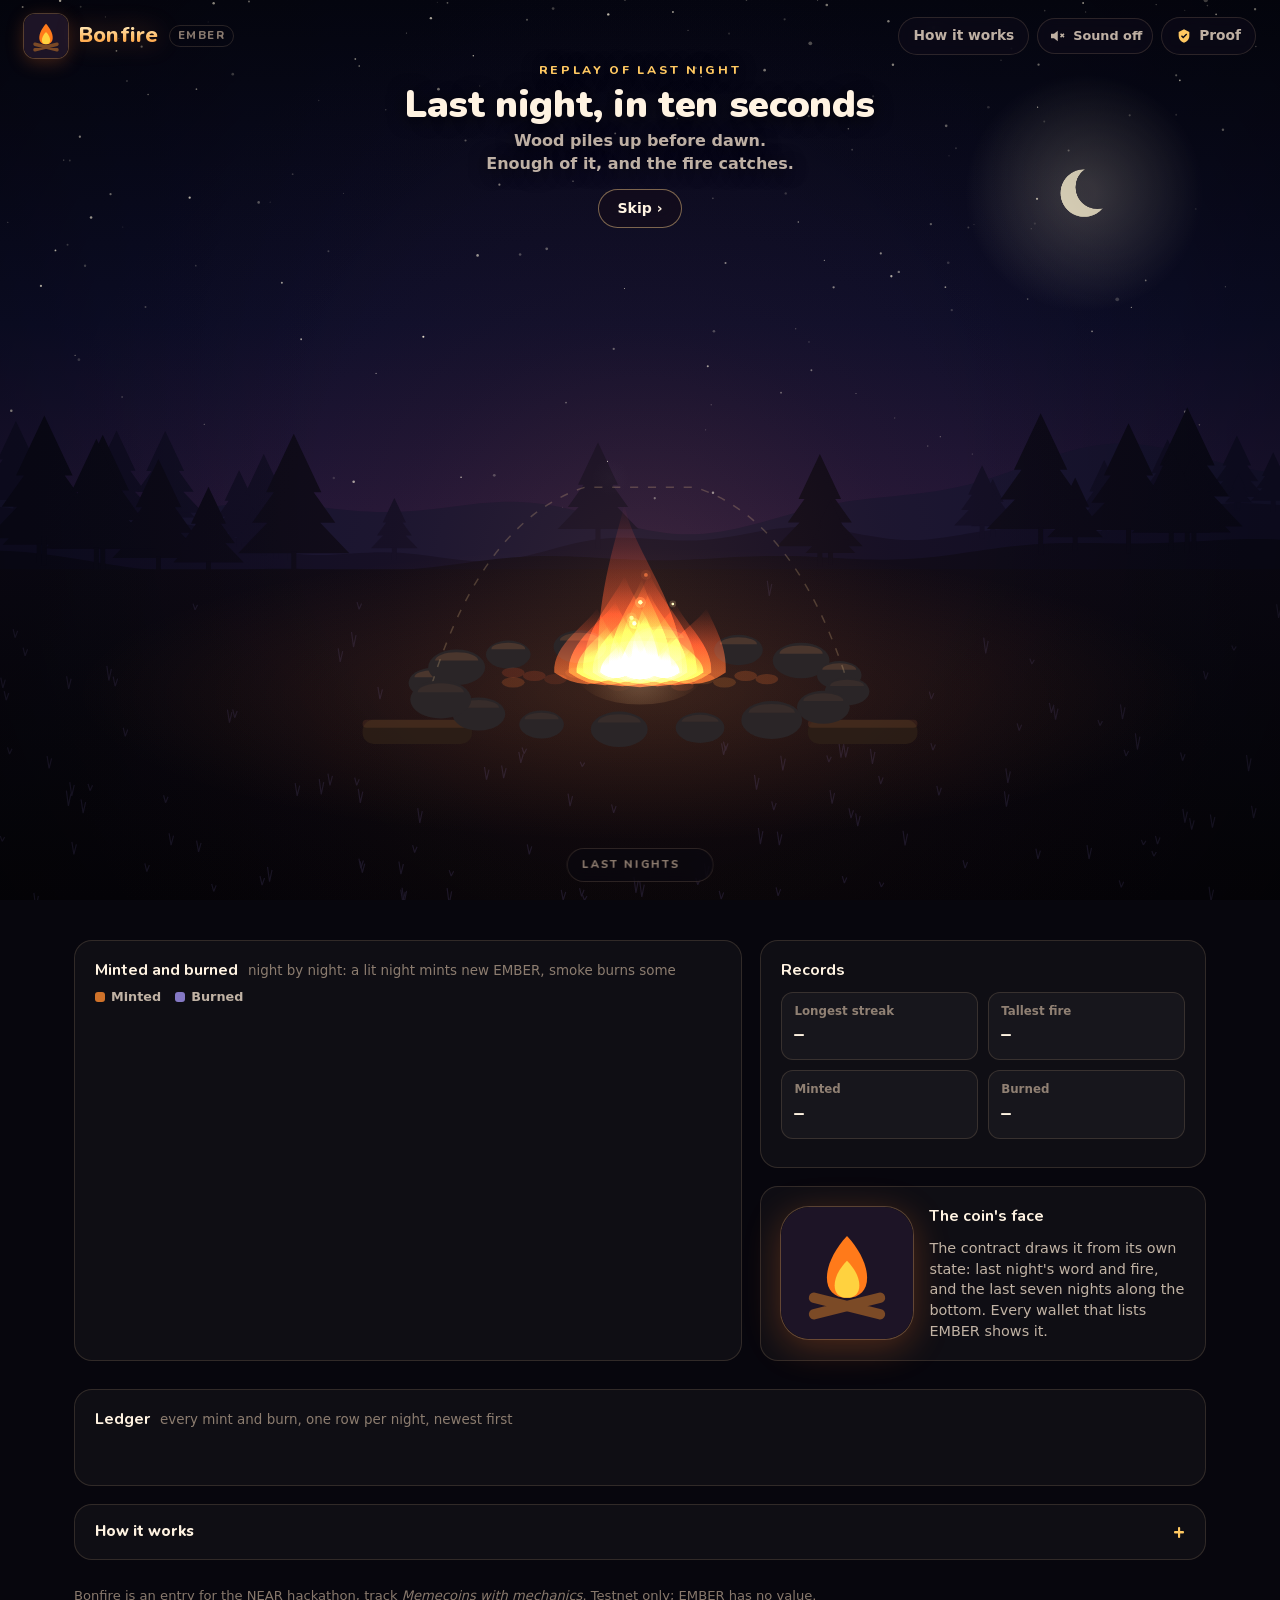
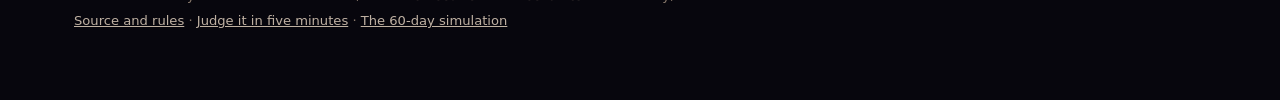
==== commit 990f226f: "First visit: no live flash before the film; phone and small fixes The film fills a phone screen, the" ====
--- a/web/index.html
+++ b/web/index.html
@@ -25,7 +25,7 @@
 <link rel="preload" href="fonts/nunito-display.woff2" as="font" type="font/woff2" crossorigin>
 <link rel="stylesheet" href="css/style.css">
 </head>
-<body>
+<body class="film-wait">
 <div id="mock-badge" class="mock-badge" hidden>Mock data · nothing here is on chain</div>
 
 <header class="top">
@@ -56,7 +56,7 @@
       </div>
       <div id="film" class="film" hidden>
         <span class="film-kicker" id="film-kicker"></span>
-        <b class="film-title" id="film-title">Last night, in five seconds</b>
+        <b class="film-title" id="film-title">Last night, in ten seconds</b>
         <span class="film-sub" id="film-sub">Wood piles up before dawn. Enough of it, and the fire catches.</span>
         <button class="film-skip" id="film-skip" type="button">Skip <span aria-hidden="true">›</span></button>
       </div>
--- a/web/css/style.css
+++ b/web/css/style.css
@@ -105,8 +105,10 @@
 
 /* ---- a first visit: last night plays as a short film, with nothing of tonight on screen ---- */
 .clock, .rules, .hero .card { transition: opacity 0.6s ease, visibility 0.6s; }
-body.film-wait .hero .card, body.replay-on .hero .card, body.replay-on .clock, body.replay-on .rules { opacity: 0; visibility: hidden; }
-.film { position: absolute; z-index: 6; top: 62px; left: 50%; transform: translateX(-50%); width: min(560px, 92%); display: flex; flex-direction: column; align-items: center; gap: 4px; text-align: center; text-shadow: 0 2px 18px rgba(0, 0, 0, 0.8); animation: fade-up 0.5s ease-out; }
+body.film-wait .hero .card, body.replay-on .hero .card, body.film-wait .clock, body.film-wait .rules, body.replay-on .clock, body.replay-on .rules { opacity: 0; visibility: hidden; }
+.film { position: absolute; z-index: 6; top: 62px; left: 50%; transform: translateX(-50%); width: min(560px, 92%); display: flex; flex-direction: column; align-items: center; gap: 4px; text-align: center; text-shadow: 0 2px 18px rgba(0, 0, 0, 0.8); animation: film-in 0.5s ease-out; }
+/* its own rise: fade-up's transform would drop the centring translate while it runs */
+@keyframes film-in { from { opacity: 0; transform: translate(-50%, 6px); } }
 .film-kicker { font-size: 0.76rem; font-weight: 800; letter-spacing: 0.22em; text-transform: uppercase; color: var(--amber); }
 .film-title { font-size: 2.4rem; line-height: 1.08; font-weight: 900; letter-spacing: -0.01em; }
 .film-sub { font-size: 1rem; color: var(--ink-2); font-weight: 600; text-wrap: balance; }
@@ -362,9 +364,14 @@
 .proof-list a { word-break: break-all; }
 .drawer-body code { font-size: 0.8rem; word-break: normal; overflow-wrap: anywhere; color: var(--ink-1); }
 .proof-list code { word-break: break-all; }
-.tx-list li { display: flex; gap: 10px; align-items: baseline; padding: 6px 0; border-bottom: 1px solid rgba(255, 214, 160, 0.07); }
-.tx-list .kind { width: 56px; color: var(--ink-3); font-weight: 700; font-size: 0.8rem; }
+.tx-list li { display: flex; flex-wrap: wrap; gap: 2px 10px; align-items: baseline; padding: 6px 0; border-bottom: 1px solid rgba(255, 214, 160, 0.07); }
+.tx-list .kind { min-width: 56px; max-width: 62%; overflow-wrap: anywhere; color: var(--ink-3); font-weight: 700; font-size: 0.8rem; }
+.tx-list .kind .bad { font-size: 0.78rem; }
 .tx-list .gas { margin-left: auto; color: var(--ink-3); font-size: 0.78rem; }
+.tx-list .why { flex-basis: 100%; color: var(--ink-3); font-size: 0.78rem; }
+.cheat-out { margin: 4px 0 10px; padding: 8px 12px; border-radius: 10px; font-size: 0.85rem; color: var(--ink-1); background: rgba(255, 255, 255, 0.04); border: 1px solid var(--line); }
+.cheat-out.good { border-color: rgba(140, 220, 150, 0.45); }
+.cheat-out.bad { border-color: rgba(255, 150, 120, 0.6); }
 .rpc { white-space: pre-wrap; word-break: break-all; font-size: 0.74rem; background: rgba(255, 255, 255, 0.04); border: 1px solid var(--line); border-radius: 10px; padding: 10px; color: var(--ink-1); }
 .mock-note { background: #ffe14d; color: #241a00; font-weight: 800; padding: 8px 12px; border-radius: 10px; }
 .toast { position: fixed; z-index: 50; left: 50%; bottom: 58px; transform: translateX(-50%); max-width: min(520px, 92%); padding: 12px 18px; border-radius: 14px; background: var(--glass-strong); border: 1px solid var(--line); box-shadow: 0 10px 40px rgba(0, 0, 0, 0.5); font-size: 0.92rem; animation: rise-t 0.25s ease-out; }
@@ -374,6 +381,8 @@
 @media (min-width: 901px) {
   .toast { top: 70px; bottom: auto; left: auto; right: 28px; transform: none; max-width: 336px; animation-name: drop-t; }
   @keyframes drop-t { from { opacity: 0; transform: translateY(-8px); } }
+  /* beside an open drawer, not over it */
+  body.drawer-on .toast { right: calc(min(440px, 100%) + 20px); }
 }
 
 /* ---- medium screens: cards narrower ---- */
@@ -391,6 +400,8 @@
   #btn-how { display: none; }
   .ghost, .icon-btn { padding: 7px 11px; }
   .toast { left: 12px; right: 12px; bottom: max(16px, env(safe-area-inset-bottom)); transform: none; max-width: none; text-align: center; animation-name: rise-p; }
+  /* the drawer covers the screen: its own lines say what a toast would (the cheat's answer) */
+  body.drawer-on .toast { display: none; }
   @keyframes rise-p { from { opacity: 0; transform: translateY(8px); } }
   /* small phones: "Get kindling" waits at the bottom of the screen until the card scrolls up to it */
   .kindle { position: sticky; bottom: max(12px, env(safe-area-inset-bottom)); z-index: 2; }
@@ -415,6 +426,9 @@
   body.banner-on .clock, body.stamp-on .clock { opacity: 1; visibility: visible; }
   .stamp { top: 150px; font-size: clamp(52px, 15vw, 76px); padding: 4px 20px 9px; border-width: 4px; border-radius: 18px; }
   .film { top: 58px; }
+  /* the film has the whole screen: the stage fills it, and the cards below it wait out of the flow */
+  body.film-wait .stage, body.replay-on .stage { height: max(540px, 100svh); }
+  body.film-wait .hero .card, body.replay-on .hero .card { display: none; }
   .film-title { font-size: 1.75rem; }
   .film-sub { font-size: 0.9rem; max-width: 330px; }
   .sound-word { display: none; }
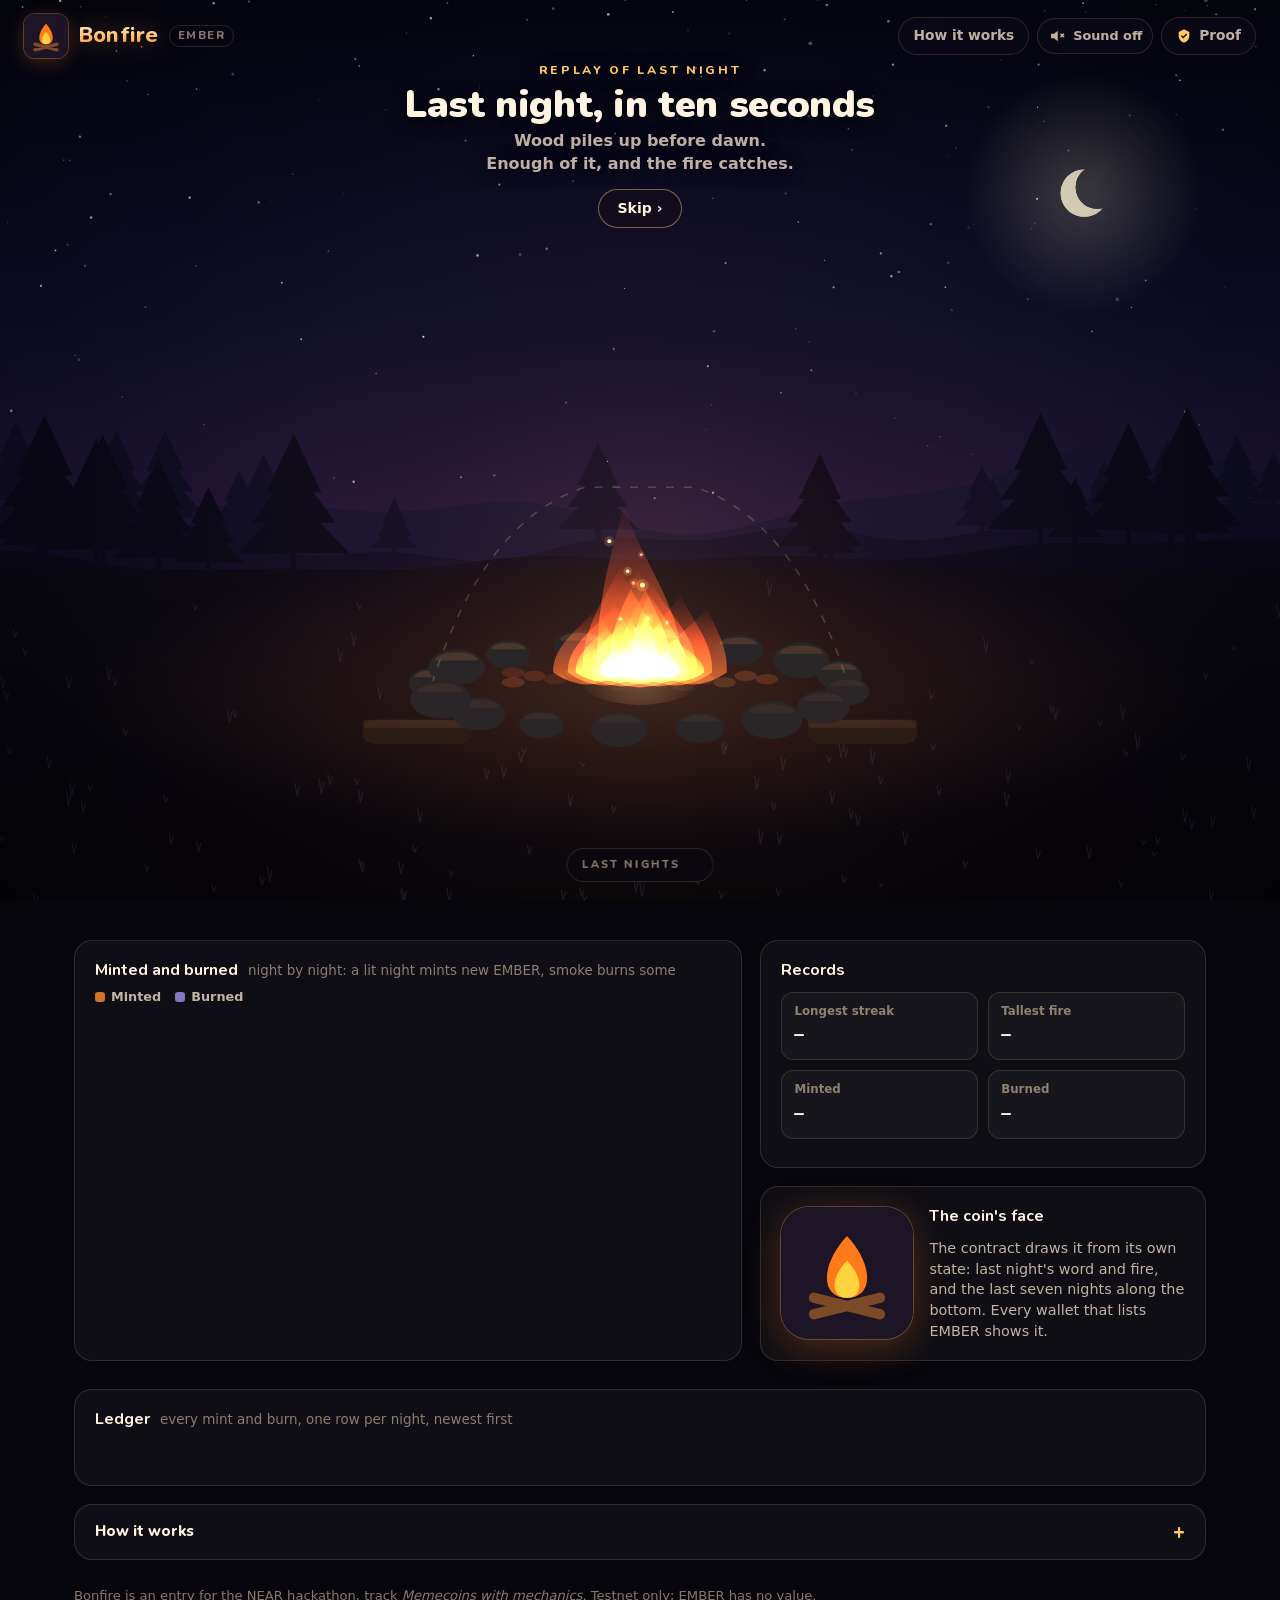
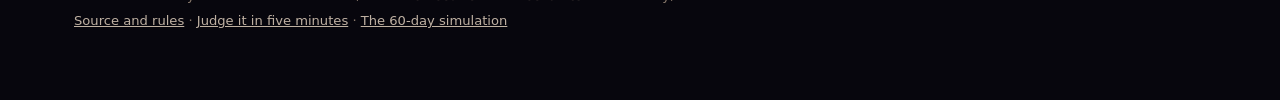
==== commit 54b734d8: "README, page: say which Bonfire this is (replaycourt, bonfire-coin)" ====
--- a/web/index.html
+++ b/web/index.html
@@ -8,7 +8,7 @@
 <meta name="description" content="A memecoin whose holders build a bonfire together every night. Throw EMBER on the pile before dawn: enough wood and everyone gets it back plus new EMBER; too little and some of it goes up in smoke.">
 <meta name="theme-color" content="#07060d">
 <meta property="og:type" content="website">
-<meta property="og:site_name" content="Bonfire">
+<meta property="og:site_name" content="Bonfire by replaycourt">
 <meta property="og:title" content="Bonfire: a memecoin you light together">
 <meta property="og:description" content="Every five minutes a night ends. Throw EMBER on the pile before dawn: enough wood and it catches, everyone gets theirs back plus new EMBER. Play free, no wallet, on NEAR testnet.">
 <meta property="og:image" content="https://replaycourt.github.io/bonfire/web/og.jpg">
